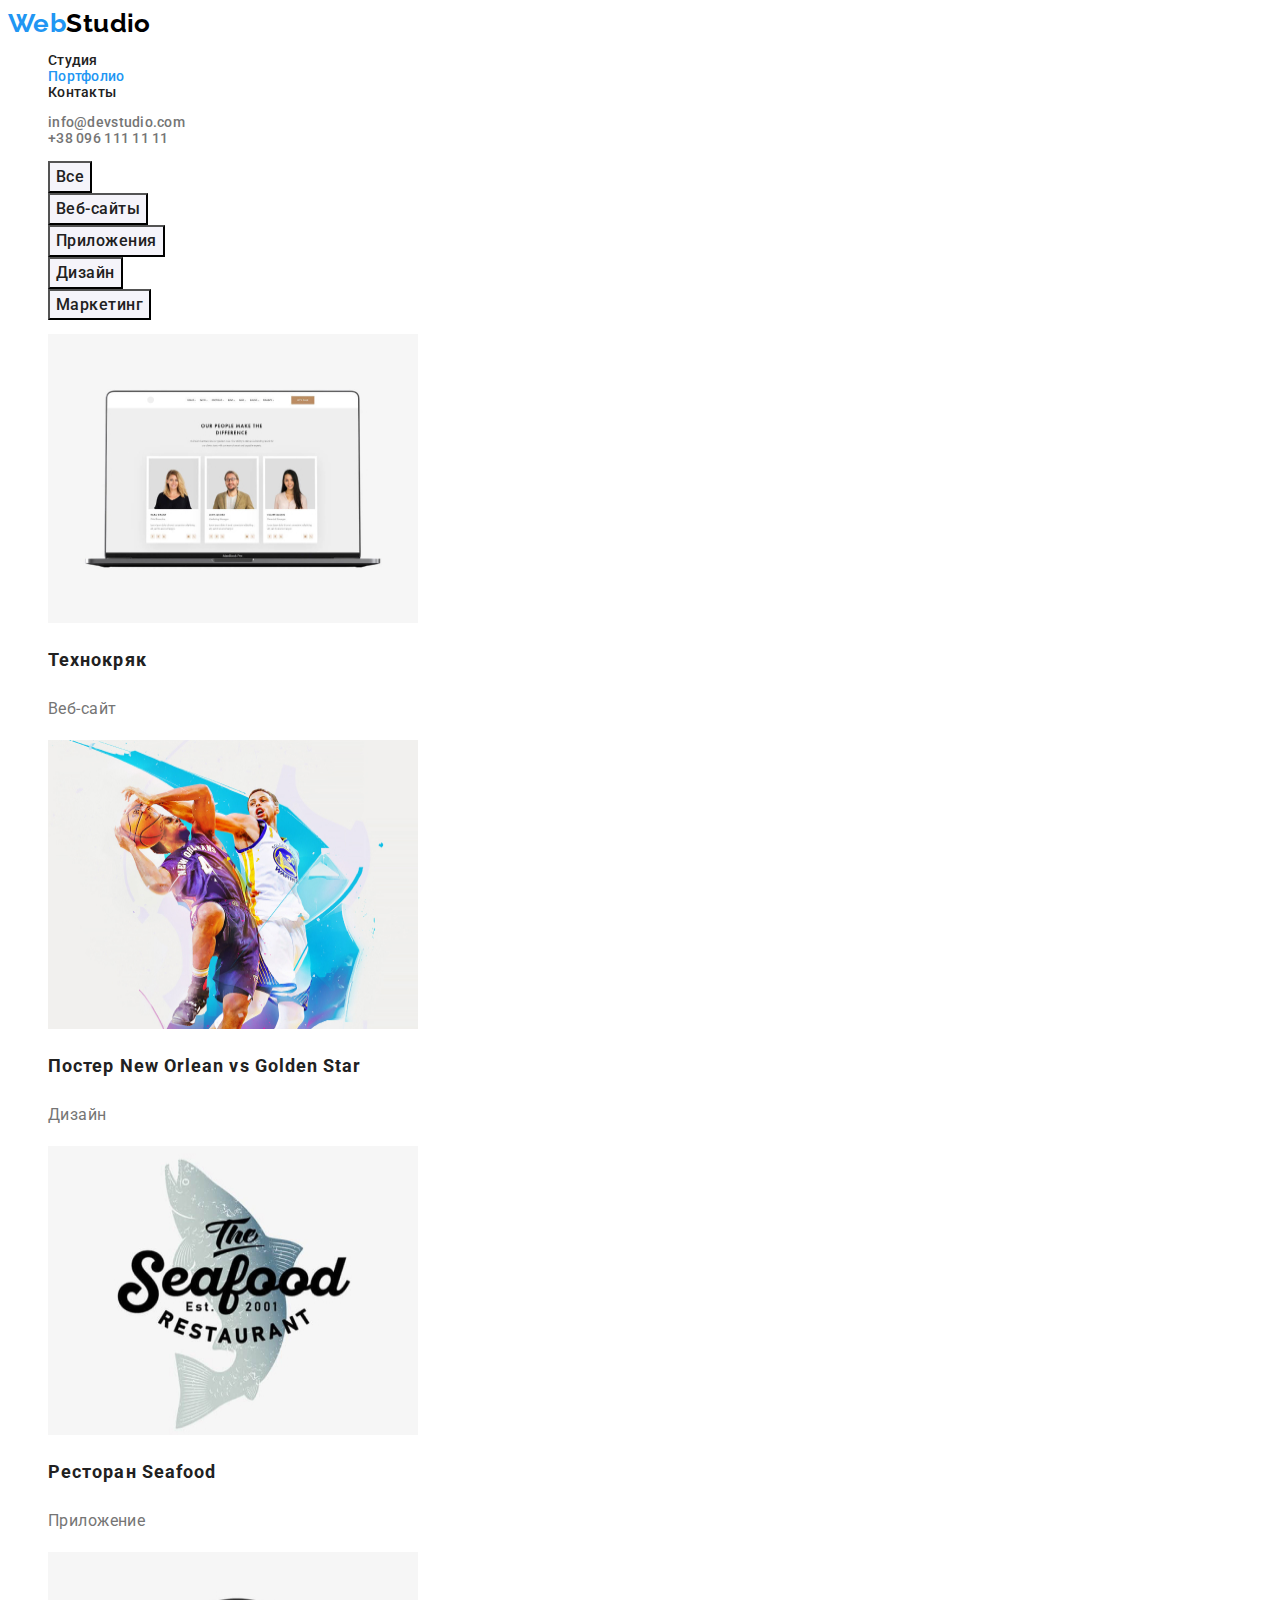
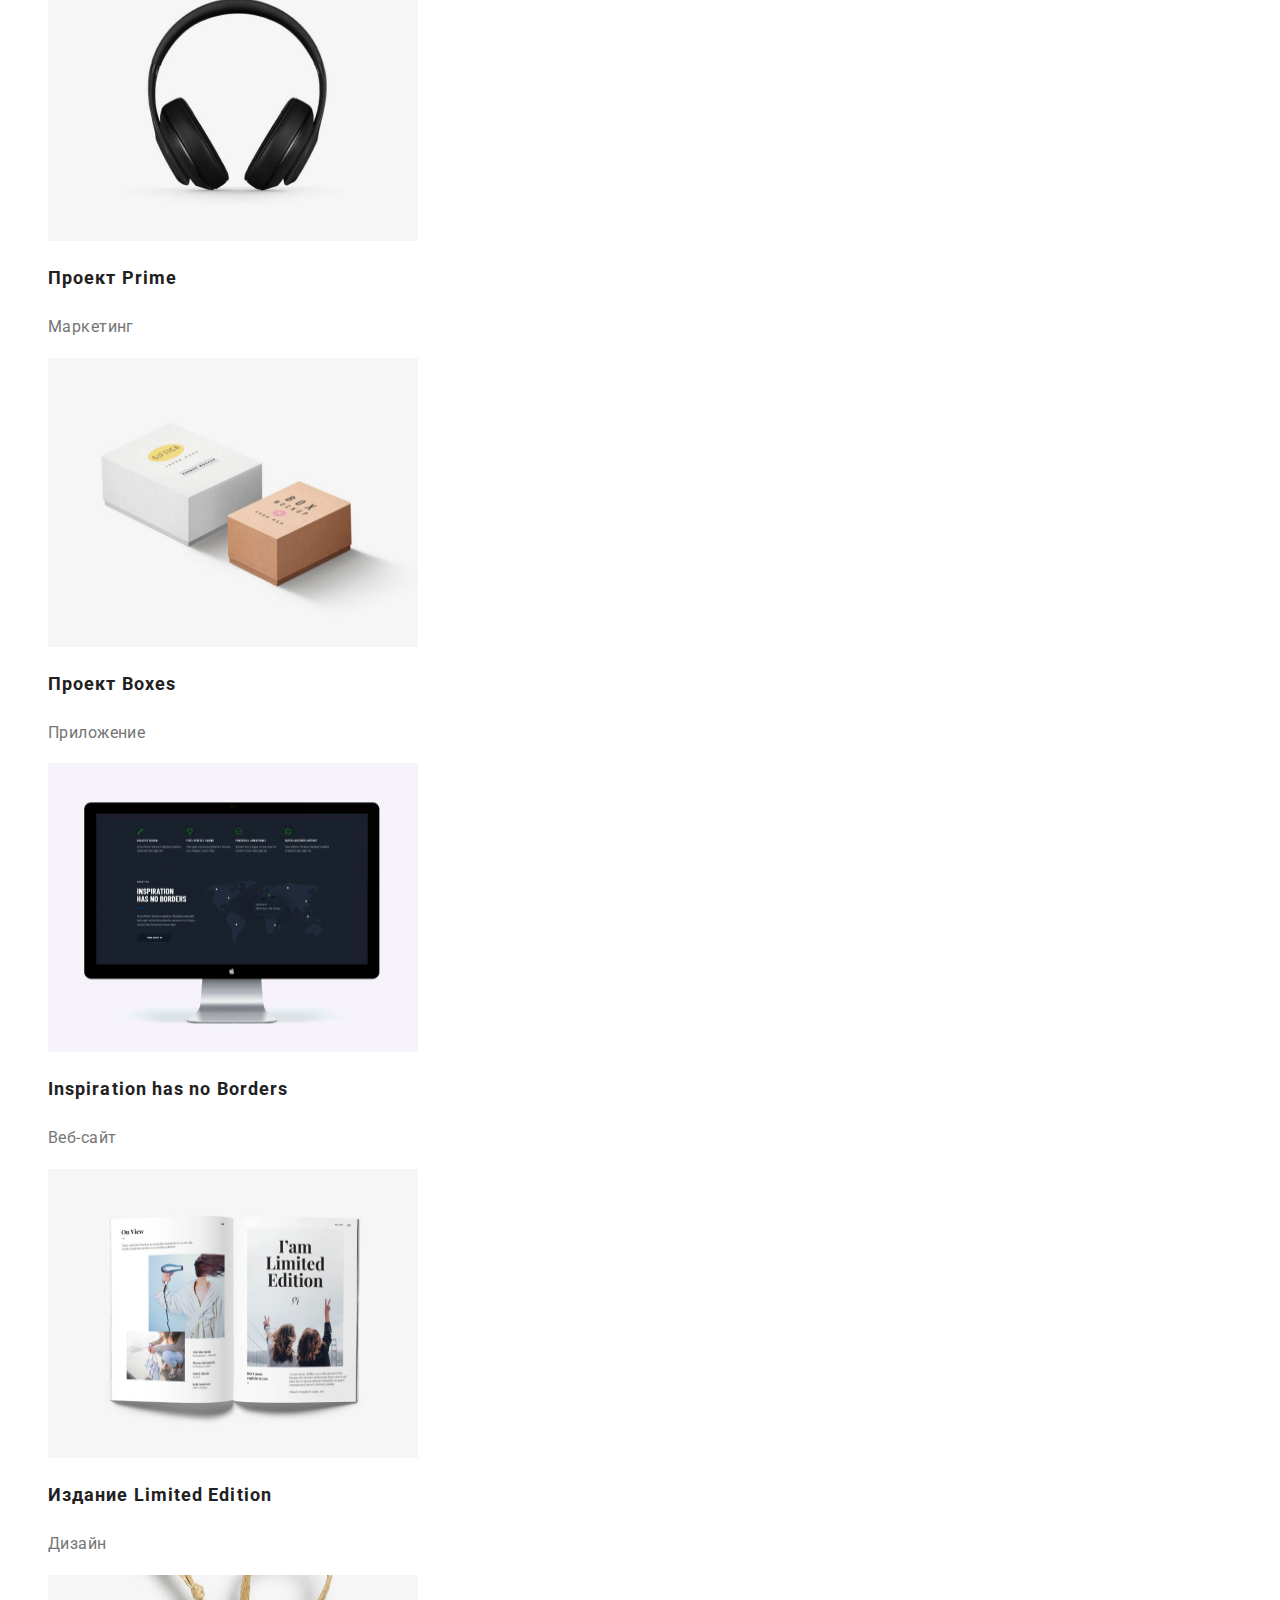
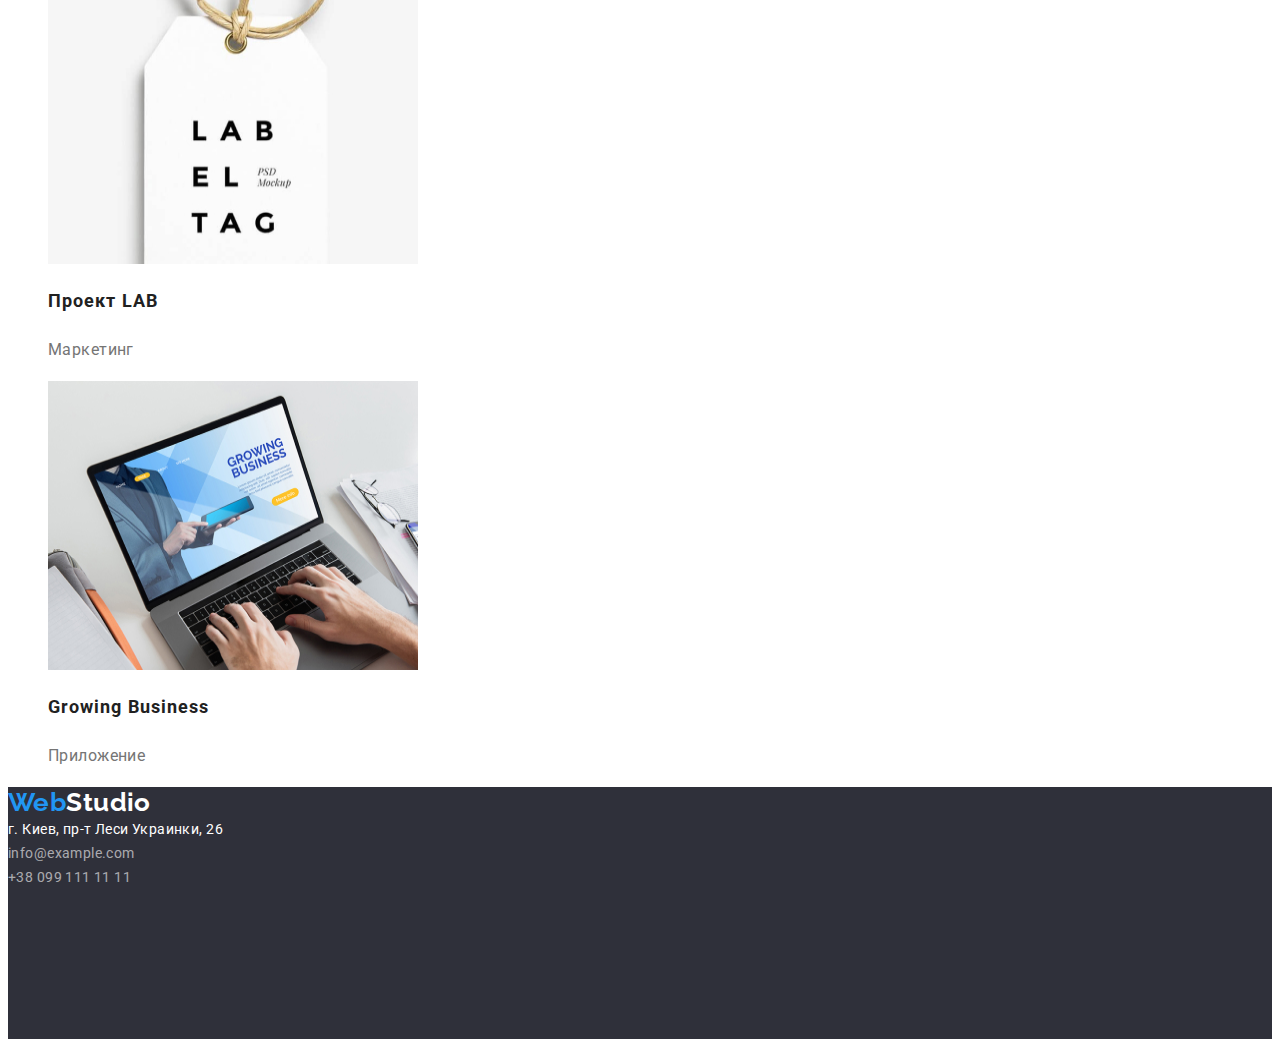
==== portfolio.html @ 4244b87d "Клонирует файлы с ДЗ№2" ====
<!DOCTYPE html>
<html lang="ru">
  <head>
    <meta charset="UTF-8" />
    <meta name="viewport" content="width=device-width, initial-scale=1.0" />
    <title>Портфолио</title>
    <link
      rel="stylesheet"
      href="https://cdnjs.cloudflare.com/ajax/libs/modern-normalize/1.0.0/modern-normalize.min.css"
      integrity="sha512-ISS7cAi1PEhQ8jnbJpJZMd29NlhNj4AWYyLOSp2CE/CsHxTCu+r+t0D2yoJudVrd0/8fTVPUVDzY5Tvli75u/g=="
      crossorigin="anonymous"
    />
    <link rel="preconnect" href="https://fonts.gstatic.com" />
    <link
      href="https://fonts.googleapis.com/css2?family=Raleway:wght@700&family=Roboto:wght@400;500;700;900&display=swap"
      rel="stylesheet"
    />
    <link rel="stylesheet" href="./css/styles.css" />
  </head>

  <body>
    <!--Шапка сайта-->
    <header class="header-page">
      <nav>
        <a href="./index.html" class="logo"
          ><span class="logo-start">Web</span
          ><span class="logo-end">Studio</span></a
        >
        <ul class="nav-site list">
          <li><a href="./index.html" class="nav-link">Студия</a></li>
          <li>
            <a href="./portfolio.html" class="nav-link current">Портфолио</a>
          </li>
          <li><a href="./index.html" class="nav-link">Контакты</a></li>
        </ul>
      </nav>
      <ul class="contact list">
        <li>
          <a class="contact-link" href="mailto:info@devstudio.com"
            >info@devstudio.com</a
          >
        </li>
        <li>
          <a class="contact-link" href="tel:+380961111111">+38 096 111 11 11</a>
        </li>
      </ul>
    </header>
    <!--Главная страница контента-->
    <main>
      <section class="project">
        <h1 hidden>Проекты</h1>
        <!--Кнопки-фильтры-->
        <ul class="btn-filter list">
          <li><button class="btn" type="button">Все</button></li>
          <li><button class="btn" type="button">Веб-сайты</button></li>
          <li><button class="btn" type="button">Приложения</button></li>
          <li><button class="btn" type="button">Дизайн</button></li>
          <li><button class="btn" type="button">Маркетинг</button></li>
        </ul>
        <!--Галерея проектов-->
        <ul class="project-info list">
          <li>
            <a href="#" class="project-link">
              <img
                src="./images/laptop.jpg"
                alt="Экран ноутбука с открытой страницей веб-сайта"
                width="370"
                height="289"
              />
              <h2 class="project-title">Технокряк</h2>
              <p class="project-text">Веб-сайт</p>
            </a>
          </li>
          <li>
            <a href="#" class="project-link">
              <img
                src="./images/poster.jpg"
                alt="Постер двух баскетболистов из команды Новый Орлеан и Золотая Звезда"
                width="370"
                height="289"
              />
              <h2 class="project-title">Постер New Orlean vs Golden Star</h2>
              <p class="project-text">Дизайн</p>
            </a>
          </li>
          <li>
            <a href="#" class="project-link">
              <img
                src="./images/logo-of-restaurent.jpg"
                alt="Логотип ресторана SeaFood"
                width="370"
                height="289"
              />
              <h2 class="project-title">Ресторан Seafood</h2>
              <p class="project-text">Приложение</p>
            </a>
          </li>
          <li>
            <a href="#" class="project-link">
              <img
                src="./images/headphones.jpg"
                alt="Беспроводные наушники"
                width="370"
                height="289"
              />
              <h2 class="project-title">Проект Prime</h2>
              <p class="project-text">Маркетинг</p>
            </a>
          </li>
          <li>
            <a href="#" class="project-link">
              <img
                src="./images/boxes.jpg"
                alt="Две коробки"
                width="370"
                height="289"
              />
              <h2 class="project-title">Проект Boxes</h2>
              <p class="project-text">Приложение</p>
            </a>
          </li>
          <li>
            <a href="#" class="project-link">
              <img
                src="./images/monitor.jpg"
                alt="Монитор с открытой страницей веб-сайта"
                width="370"
                height="289"
              />
              <h2 lang="en" class="project-title">
                Inspiration has no Borders
              </h2>
              <p class="project-text">Веб-сайт</p>
            </a>
          </li>
          <li>
            <a href="#" class="project-link">
              <img
                src="./images/journal.jpg"
                alt="Открытая страница издания с надписью Я-ограниченный выпуск"
                width="370"
                height="289"
              />
              <h2 class="project-title">Издание Limited Edition</h2>
              <p class="project-text">Дизайн</p>
            </a>
          </li>
          <li>
            <a href="#" class="project-link">
              <img
                src="./images/label.jpg"
                alt="Ярлык тег"
                width="370"
                height="289"
              />
              <h2 class="project-title">Проект LAB</h2>
              <p class="project-text">Маркетинг</p>
            </a>
          </li>
          <li>
            <a href="#" class="project-link">
              <img
                src="./images/project.jpg"
                alt="Работающий человек за ноутбуком с открытой страницей приложения Растущий бизнес"
                width="370"
                height="289"
              />
              <h2 lang="en" class="project-title">Growing Business</h2>
              <p class="project-text">Приложение</p>
            </a>
          </li>
        </ul>
      </section>
    </main>
    <!--Подвал сайта-->
    <footer class="footer-page">
      <a href="./index.html" class="logo"
        ><span class="logo-start">Web</span
        ><span class="logo-end-footer">Studio</span></a
      >
      <address class="address">
        г. Киев, пр-т Леси Украинки, 26 <br />
        <a href="mailto:info@example.com" class="address-link"
          >info@example.com</a
        >
        <br />
        <a href="tel:+380991111111" class="address-link">+38 099 111 11 11 </a>
      </address>
    </footer>
  </body>
</html>
---- css/styles.css ----
/* основной цвет фона #E5E5E5 */
/* вторичный цвет фона  #2f303a */
/* белый цвет #FFFFFF */
/* основной цвет текста #212121 */
/* вторичный цвет текста #757575 */
/* акцентный цвет #2196F3 */

:root {
  --primary-text-color: #212121;
  --secondary-text-color: #757575;
  --accent-color: #2196f3;
  --primary-background-color: #ffffff;
  --secondary-background-color: #f5f4fa;
  --accent-background-color: #2f303a;
  --primary-font-size: 14px;
  --secondary-font-size: 16px;
  --primary-font-weight: 500;
  --secondary-font-weight: 700;
}

body {
  font-family: "Roboto", sans-serif;
  font-size: var(--primary-font-size);
  line-height: 1.14;
  letter-spacing: 0.03em;
  background-color: var(--primary-background-color);
  color: var(--primary-text-color);
}

.list {
  list-style: none;
}

.nav-link,
.contact-link,
.project-link,
.address-link,
.logo {
  text-decoration: none;
}

/* Шапка сайта */
.header-page {
  background-color: var(--primary-background-color);
}

/* Логотип сайта */
.logo {
  font-family: "Raleway", sans-serif;
  font-size: 26px;
  font-weight: var(--secondary-font-weight);
  line-height: 1.2;
}

.logo-start {
  color: var(--accent-color);
}
.logo-end {
  color: #000000;
}

.logo-end-footer {
  color: var(--primary-background-color);
}

/* Основная навигация сайта*/
.nav-link,
.contact-link {
  font-weight: var(--primary-font-weight);
  letter-spacing: 0.02em;
}

.nav-link {
  color: var(--primary-text-color);
}

.contact-link {
  color: var(--secondary-text-color);
}

.nav-site .nav-link.current {
  color: var(--accent-color);
}

.nav-link:hover,
.nav-link:focus,
.contact-link:hover,
.contact-link:focus {
  color: var(--accent-color);
}

/*Главная страница Студии*/

/*Герой*/
.main-box {
  height: 600px;
  background-color: var(--accent-background-color);
}

.main-title {
  font-weight: 900;
  font-size: 44px;
  line-height: 1.36;
  letter-spacing: 0.06em;
  color: var(--primary-background-color);
  text-align: center;
}

.main-title,
.features-title {
  text-transform: uppercase;
}

/* Особенности */
.features-title {
  font-size: var(--primary-font-size);
}

.features-text {
  line-height: 1.71;
  color: var(--secondary-text-color);
}

/* Основные направления */
.subtitle {
  font-size: 36px;
  line-height: 1.17;
  text-align: center;
}

/* Команда */
.team {
  background-color: var(--secondary-background-color);
}

.team-name,
.team-text {
  font-size: var(--primary-font-size);
  line-height: 1.19;
}

.team-name {
  font-weight: var(--primary-font-weight);
}

.team-text {
  color: var(--secondary-text-color);
}

/*Главная страница Портфолио*/
.project-info {
  background-color: var(--primary-background-color);
}

.project-title {
  font-size: 18px;
  line-height: 2;
  letter-spacing: 0.06em;
  color: var(--primary-text-color);
}

.project-text {
  font-size: var(--secondary-font-size);
  line-height: 1.87;
  color: var(--secondary-text-color);
}

/* Подвал сайта */
.footer-page {
  height: 252px;
  background: var(--accent-background-color);
}

.address {
  font-size: var(--primary-font-size);
  line-height: 1.71;
  font-style: normal;
  color: var(--primary-background-color);
}

.address-link {
  color: rgba(255, 255, 255, 0.6);
}

/* Кнопки */
.button,
.btn {
  font-family: inherit;
  font-size: var(--secondary-font-size);
}

.button {
  width: 200px;
  height: 50px;
  font-weight: var(--secondary-font-weight);
  line-height: 1.87;
  letter-spacing: 0.06em;
  background-color: var(--accent-color);
  color: var(--primary-background-color);
}

.btn {
  font-weight: var(--primary-font-weight);
  line-height: 1.62;
  letter-spacing: 0.03em;
  background-color: var(--secondary-background-color);
  color: var(--primary-text-color);
}

.btn:hover,
.btn:focus {
  background: var(--accent-color);
  color: var(--primary-background-color);
  cursor: pointer;
}
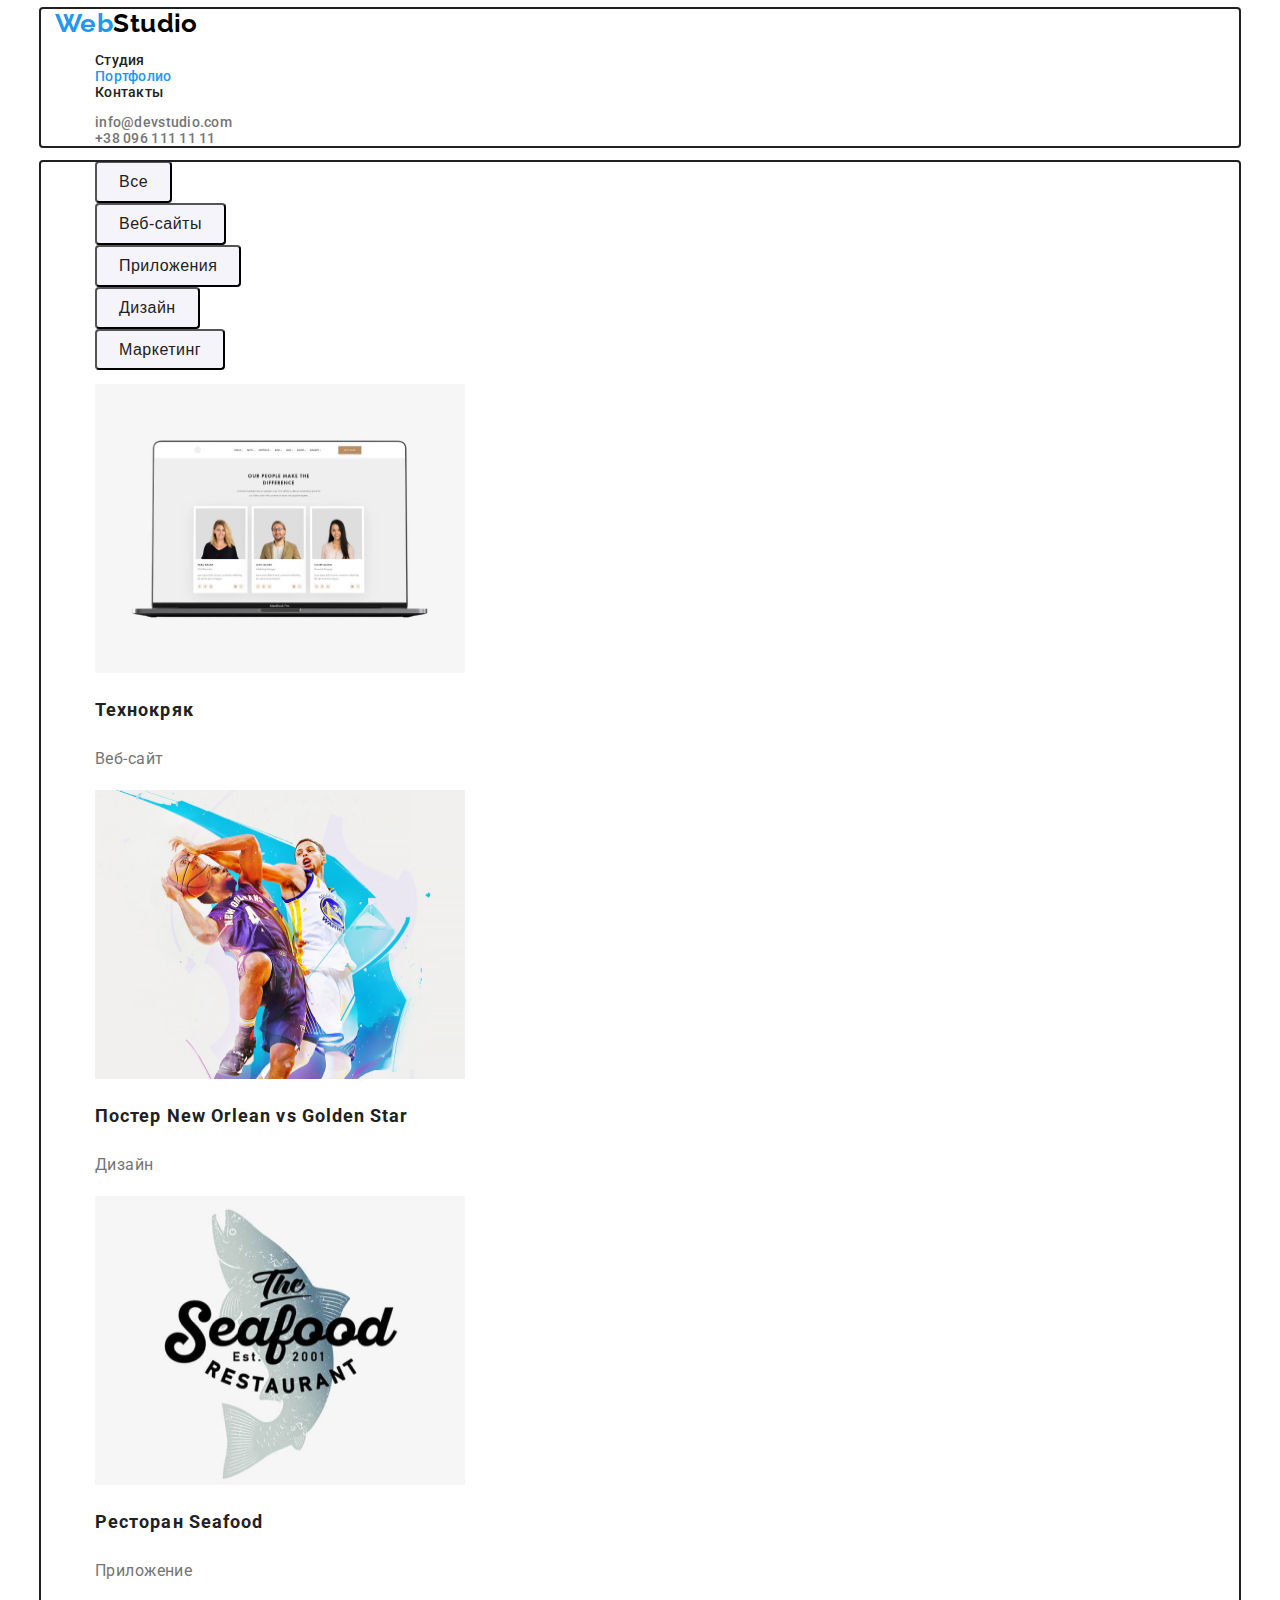
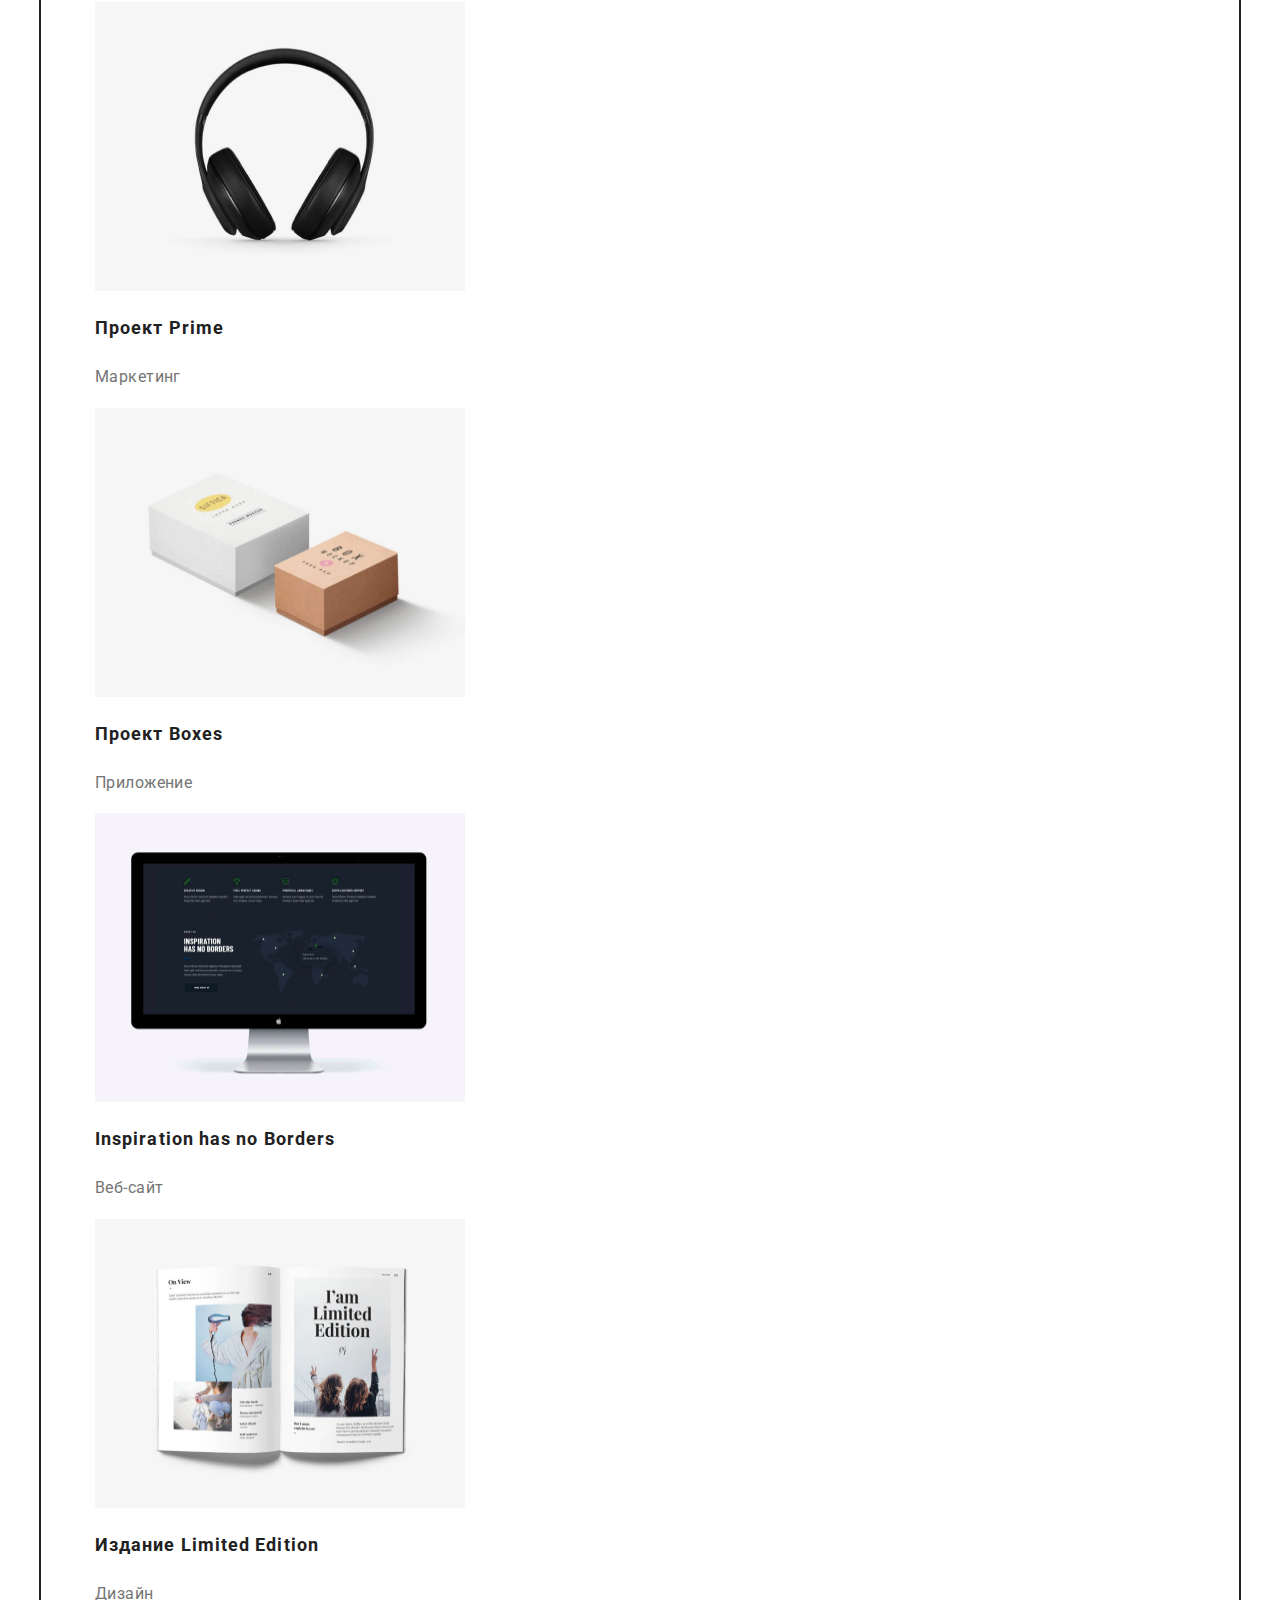
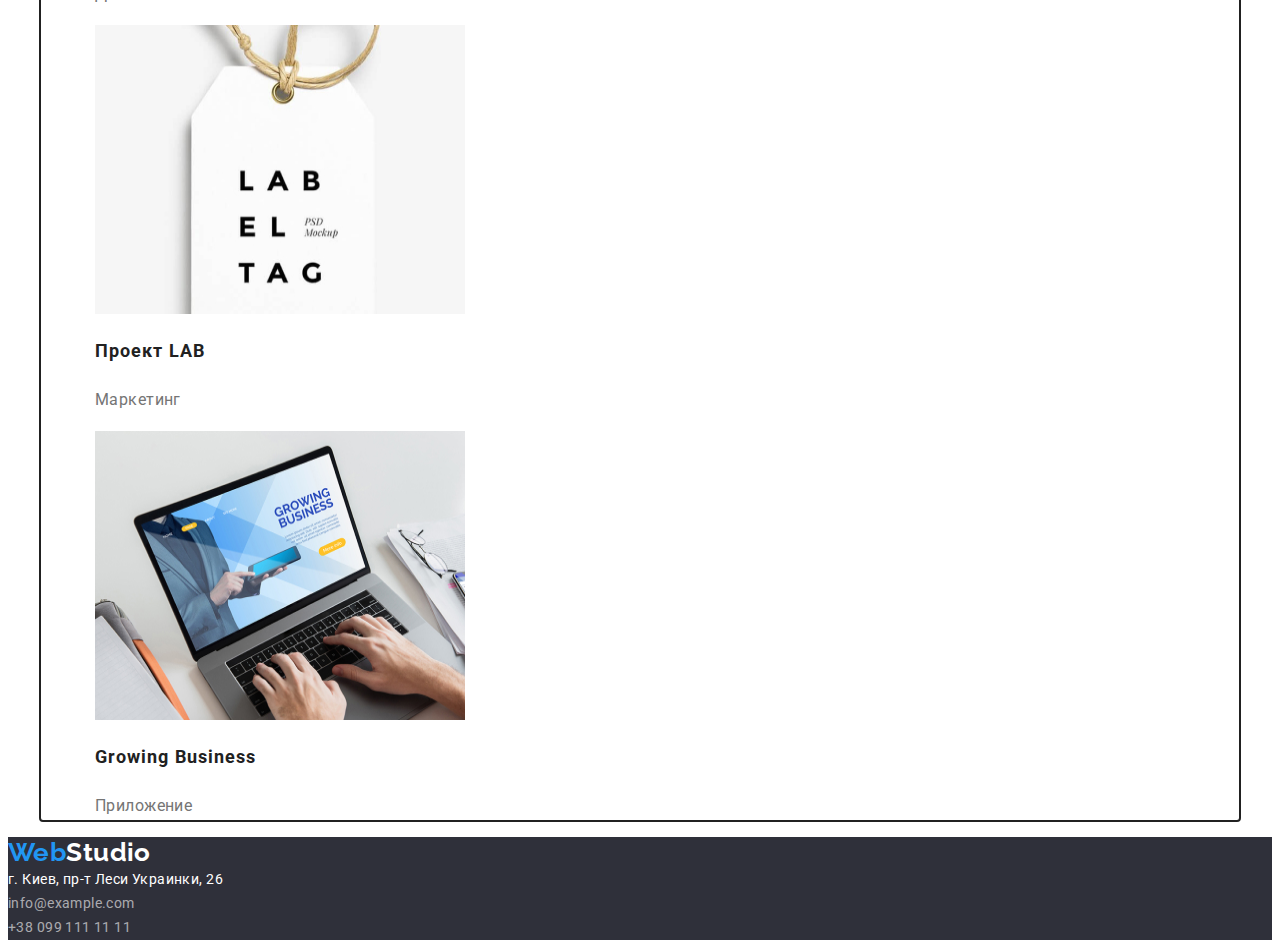
==== commit 3c47fd1d: "Изменяет свойство css согласно ТЗ" ====
--- a/portfolio.html
+++ b/portfolio.html
@@ -20,7 +20,7 @@
 
   <body>
     <!--Шапка сайта-->
-    <header class="header-page">
+    <header class="container">
       <nav>
         <a href="./index.html" class="logo"
           ><span class="logo-start">Web</span
@@ -46,7 +46,7 @@
       </ul>
     </header>
     <!--Главная страница контента-->
-    <main>
+    <main class="container">
       <section class="project">
         <h1 hidden>Проекты</h1>
         <!--Кнопки-фильтры-->
@@ -174,18 +174,22 @@
     </main>
     <!--Подвал сайта-->
     <footer class="footer-page">
-      <a href="./index.html" class="logo"
-        ><span class="logo-start">Web</span
-        ><span class="logo-end-footer">Studio</span></a
-      >
-      <address class="address">
-        г. Киев, пр-т Леси Украинки, 26 <br />
-        <a href="mailto:info@example.com" class="address-link"
-          >info@example.com</a
+      <div>
+        <a href="./index.html" class="logo"
+          ><span class="logo-start">Web</span
+          ><span class="logo-end-footer">Studio</span></a
         >
-        <br />
-        <a href="tel:+380991111111" class="address-link">+38 099 111 11 11 </a>
-      </address>
+        <address class="address">
+          г. Киев, пр-т Леси Украинки, 26 <br />
+          <a href="mailto:info@example.com" class="address-link"
+            >info@example.com</a
+          >
+          <br />
+          <a href="tel:+380991111111" class="address-link"
+            >+38 099 111 11 11
+          </a>
+        </address>
+      </div>
     </footer>
   </body>
 </html>
--- a/css/styles.css
+++ b/css/styles.css
@@ -27,10 +27,21 @@
   color: var(--primary-text-color);
 }
 
+.container {
+  width: 1170px;
+  padding-left: 15px;
+  padding-right: 15px;
+  margin-left: auto;
+  margin-right: auto;
+  outline: auto;
+}
+
+/*Убирает маркеры*/
 .list {
   list-style: none;
 }
 
+/*Убирает подчеркивание*/
 .nav-link,
 .contact-link,
 .project-link,
@@ -40,9 +51,6 @@
 }
 
 /* Шапка сайта */
-.header-page {
-  background-color: var(--primary-background-color);
-}
 
 /* Логотип сайта */
 .logo {
@@ -93,7 +101,6 @@
 
 /*Герой*/
 .main-box {
-  height: 600px;
   background-color: var(--accent-background-color);
 }
 
@@ -106,6 +113,7 @@
   text-align: center;
 }
 
+/*Включает заглавные буквы*/
 .main-title,
 .features-title {
   text-transform: uppercase;
@@ -123,6 +131,7 @@
 
 /* Основные направления */
 .subtitle {
+  margin-bottom: 50px;
   font-size: 36px;
   line-height: 1.17;
   text-align: center;
@@ -167,7 +176,6 @@
 
 /* Подвал сайта */
 .footer-page {
-  height: 252px;
   background: var(--accent-background-color);
 }
 
@@ -185,13 +193,14 @@
 /* Кнопки */
 .button,
 .btn {
-  font-family: inherit;
+  border-radius: 4px;
   font-size: var(--secondary-font-size);
+  cursor: pointer;
 }
 
 .button {
-  width: 200px;
-  height: 50px;
+  min-width: 200px;
+  padding: 10px 32px;
   font-weight: var(--secondary-font-weight);
   line-height: 1.87;
   letter-spacing: 0.06em;
@@ -200,6 +209,8 @@
 }
 
 .btn {
+  min-width: 73px;
+  padding: 6px 22px;
   font-weight: var(--primary-font-weight);
   line-height: 1.62;
   letter-spacing: 0.03em;
@@ -211,5 +222,4 @@
 .btn:focus {
   background: var(--accent-color);
   color: var(--primary-background-color);
-  cursor: pointer;
-}
+}
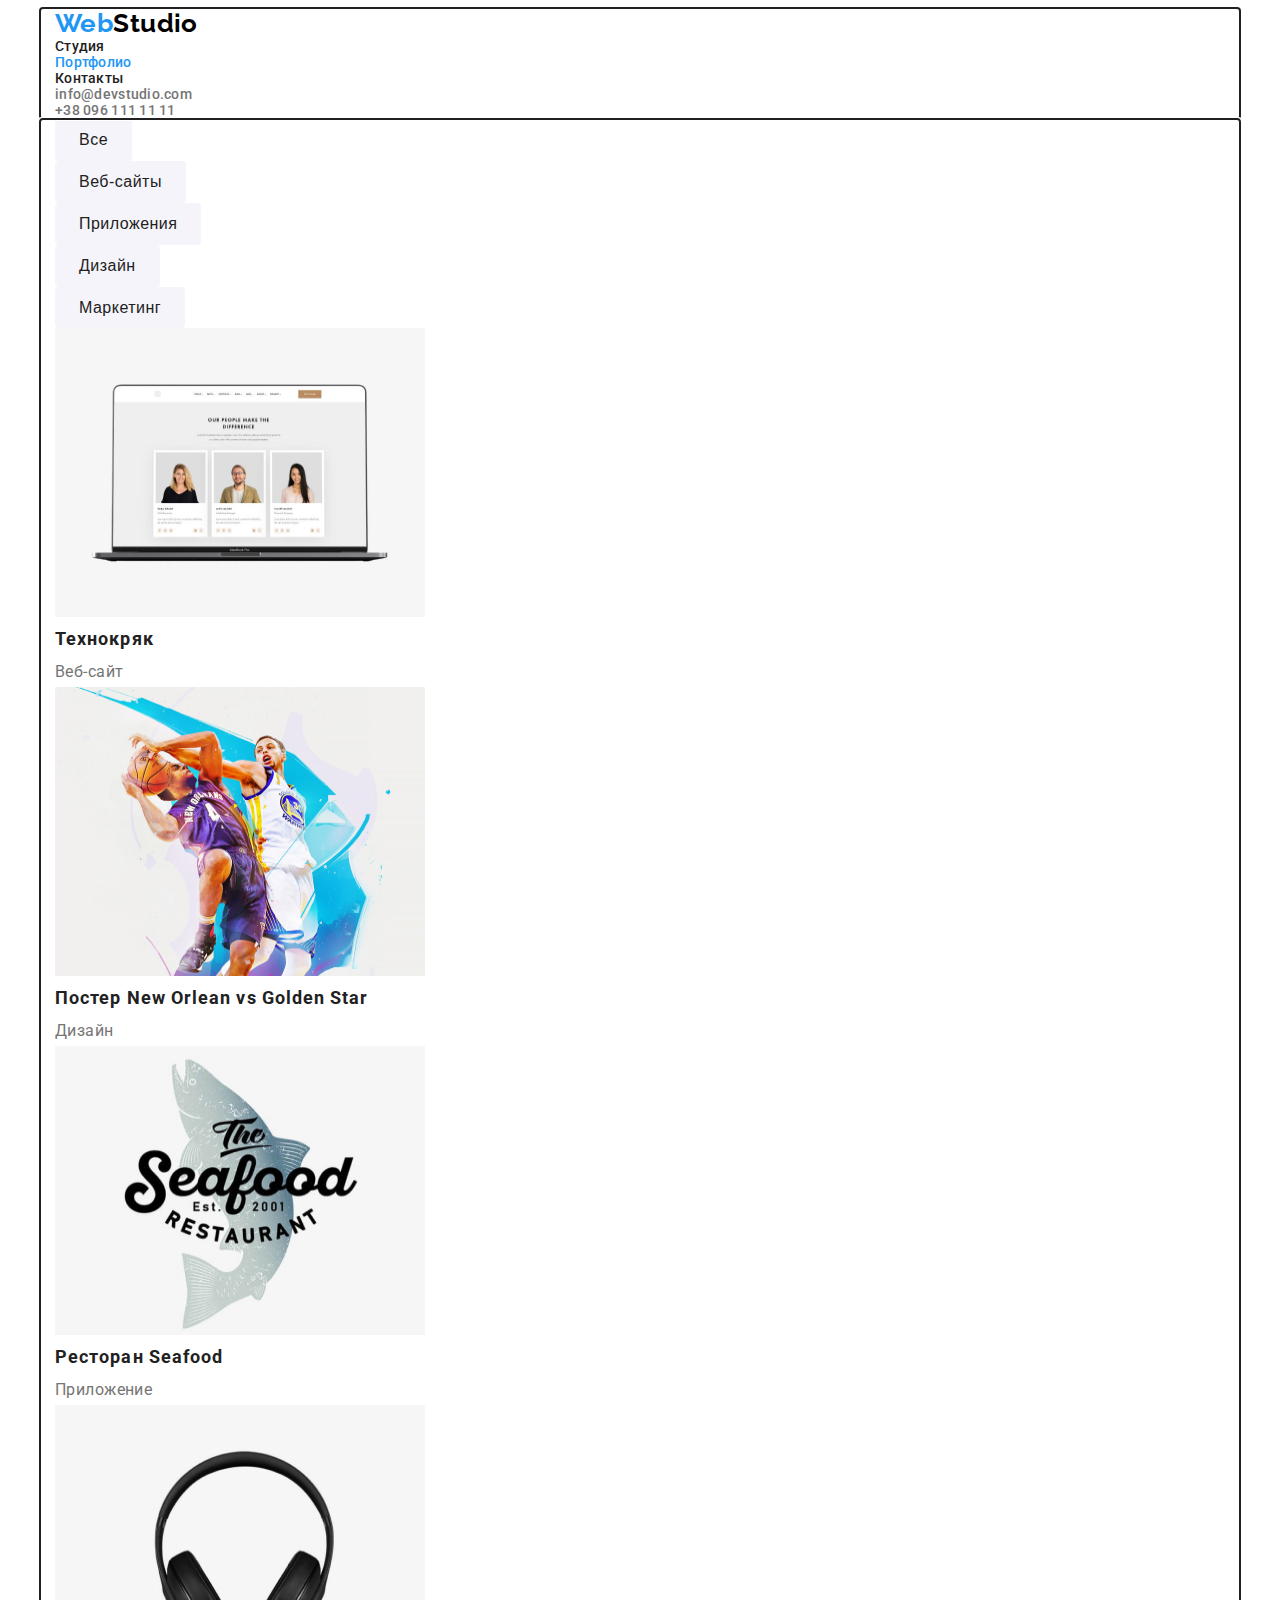
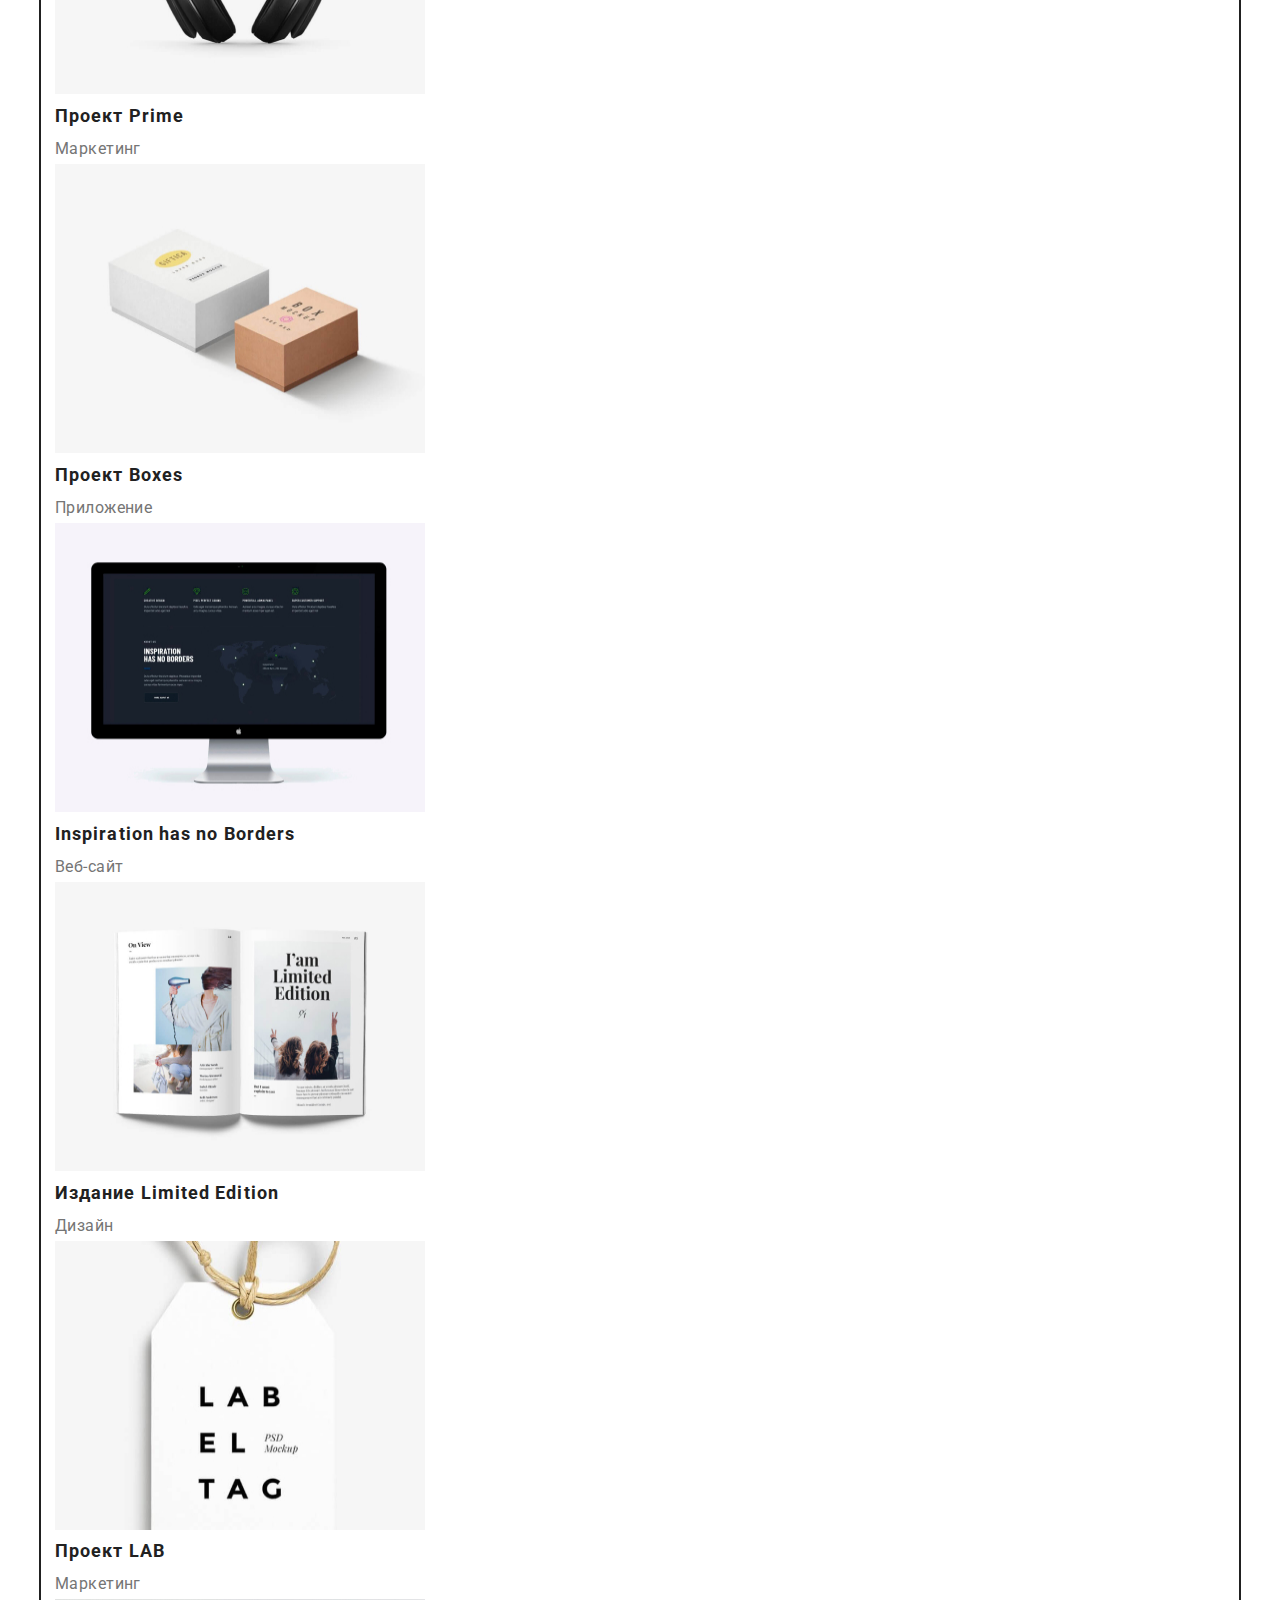
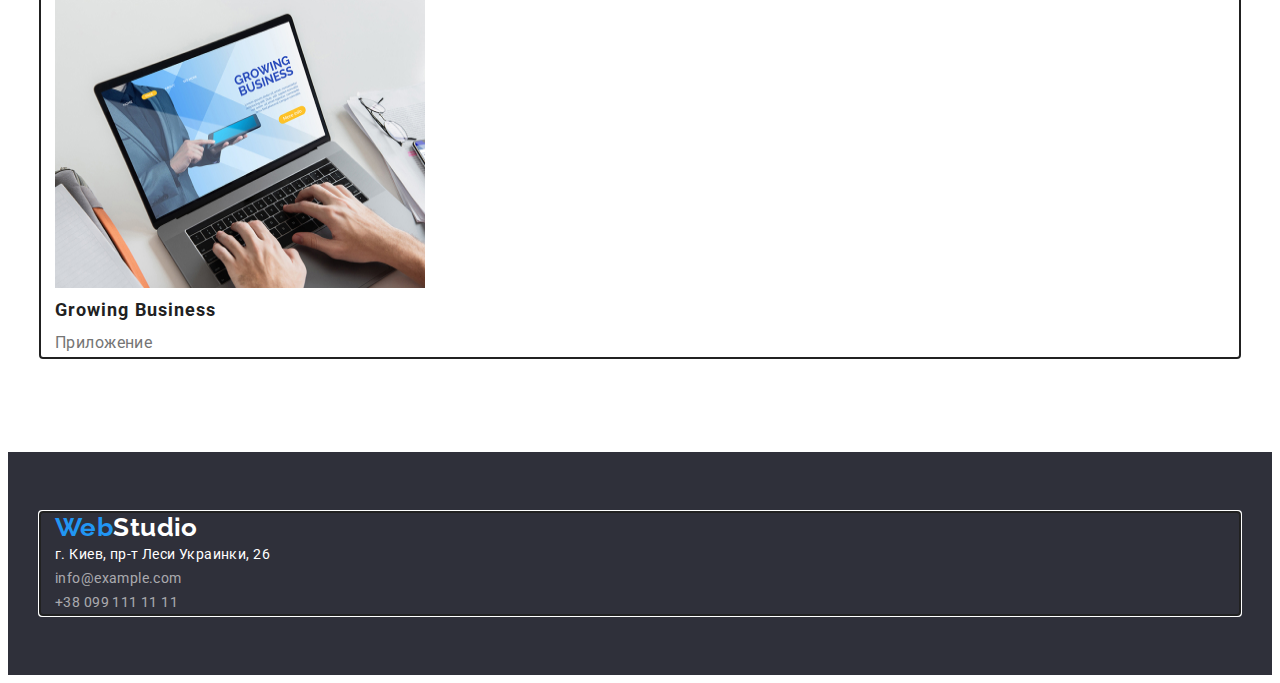
==== commit 56edb562: "Добавляет/убирает margin и padding" ====
--- a/portfolio.html
+++ b/portfolio.html
@@ -20,161 +20,167 @@
 
   <body>
     <!--Шапка сайта-->
-    <header class="container">
-      <nav>
-        <a href="./index.html" class="logo"
-          ><span class="logo-start">Web</span
-          ><span class="logo-end">Studio</span></a
-        >
-        <ul class="nav-site list">
-          <li><a href="./index.html" class="nav-link">Студия</a></li>
+    <header>
+      <div class="container margin-no">
+        <nav>
+          <a href="./index.html" class="logo"
+            ><span class="logo-start">Web</span
+            ><span class="logo-end">Studio</span></a
+          >
+          <ul class="nav-site list">
+            <li><a href="./index.html" class="nav-link">Студия</a></li>
+            <li>
+              <a href="./portfolio.html" class="nav-link current">Портфолио</a>
+            </li>
+            <li><a href="./index.html" class="nav-link">Контакты</a></li>
+          </ul>
+        </nav>
+        <ul class="contact list">
           <li>
-            <a href="./portfolio.html" class="nav-link current">Портфолио</a>
+            <a class="contact-link" href="mailto:info@devstudio.com"
+              >info@devstudio.com</a
+            >
           </li>
-          <li><a href="./index.html" class="nav-link">Контакты</a></li>
+          <li>
+            <a class="contact-link" href="tel:+380961111111"
+              >+38 096 111 11 11</a
+            >
+          </li>
         </ul>
-      </nav>
-      <ul class="contact list">
-        <li>
-          <a class="contact-link" href="mailto:info@devstudio.com"
-            >info@devstudio.com</a
-          >
-        </li>
-        <li>
-          <a class="contact-link" href="tel:+380961111111">+38 096 111 11 11</a>
-        </li>
-      </ul>
+      </div>
     </header>
     <!--Главная страница контента-->
-    <main class="container">
-      <section class="project">
-        <h1 hidden>Проекты</h1>
-        <!--Кнопки-фильтры-->
-        <ul class="btn-filter list">
-          <li><button class="btn" type="button">Все</button></li>
-          <li><button class="btn" type="button">Веб-сайты</button></li>
-          <li><button class="btn" type="button">Приложения</button></li>
-          <li><button class="btn" type="button">Дизайн</button></li>
-          <li><button class="btn" type="button">Маркетинг</button></li>
-        </ul>
-        <!--Галерея проектов-->
-        <ul class="project-info list">
-          <li>
-            <a href="#" class="project-link">
-              <img
-                src="./images/laptop.jpg"
-                alt="Экран ноутбука с открытой страницей веб-сайта"
-                width="370"
-                height="289"
-              />
-              <h2 class="project-title">Технокряк</h2>
-              <p class="project-text">Веб-сайт</p>
-            </a>
-          </li>
-          <li>
-            <a href="#" class="project-link">
-              <img
-                src="./images/poster.jpg"
-                alt="Постер двух баскетболистов из команды Новый Орлеан и Золотая Звезда"
-                width="370"
-                height="289"
-              />
-              <h2 class="project-title">Постер New Orlean vs Golden Star</h2>
-              <p class="project-text">Дизайн</p>
-            </a>
-          </li>
-          <li>
-            <a href="#" class="project-link">
-              <img
-                src="./images/logo-of-restaurent.jpg"
-                alt="Логотип ресторана SeaFood"
-                width="370"
-                height="289"
-              />
-              <h2 class="project-title">Ресторан Seafood</h2>
-              <p class="project-text">Приложение</p>
-            </a>
-          </li>
-          <li>
-            <a href="#" class="project-link">
-              <img
-                src="./images/headphones.jpg"
-                alt="Беспроводные наушники"
-                width="370"
-                height="289"
-              />
-              <h2 class="project-title">Проект Prime</h2>
-              <p class="project-text">Маркетинг</p>
-            </a>
-          </li>
-          <li>
-            <a href="#" class="project-link">
-              <img
-                src="./images/boxes.jpg"
-                alt="Две коробки"
-                width="370"
-                height="289"
-              />
-              <h2 class="project-title">Проект Boxes</h2>
-              <p class="project-text">Приложение</p>
-            </a>
-          </li>
-          <li>
-            <a href="#" class="project-link">
-              <img
-                src="./images/monitor.jpg"
-                alt="Монитор с открытой страницей веб-сайта"
-                width="370"
-                height="289"
-              />
-              <h2 lang="en" class="project-title">
-                Inspiration has no Borders
-              </h2>
-              <p class="project-text">Веб-сайт</p>
-            </a>
-          </li>
-          <li>
-            <a href="#" class="project-link">
-              <img
-                src="./images/journal.jpg"
-                alt="Открытая страница издания с надписью Я-ограниченный выпуск"
-                width="370"
-                height="289"
-              />
-              <h2 class="project-title">Издание Limited Edition</h2>
-              <p class="project-text">Дизайн</p>
-            </a>
-          </li>
-          <li>
-            <a href="#" class="project-link">
-              <img
-                src="./images/label.jpg"
-                alt="Ярлык тег"
-                width="370"
-                height="289"
-              />
-              <h2 class="project-title">Проект LAB</h2>
-              <p class="project-text">Маркетинг</p>
-            </a>
-          </li>
-          <li>
-            <a href="#" class="project-link">
-              <img
-                src="./images/project.jpg"
-                alt="Работающий человек за ноутбуком с открытой страницей приложения Растущий бизнес"
-                width="370"
-                height="289"
-              />
-              <h2 lang="en" class="project-title">Growing Business</h2>
-              <p class="project-text">Приложение</p>
-            </a>
-          </li>
-        </ul>
-      </section>
+    <main>
+      <div class="container">
+        <section class="project">
+          <h1 hidden>Проекты</h1>
+          <!--Кнопки-фильтры-->
+          <ul class="btn-filter list">
+            <li><button class="btn" type="button">Все</button></li>
+            <li><button class="btn" type="button">Веб-сайты</button></li>
+            <li><button class="btn" type="button">Приложения</button></li>
+            <li><button class="btn" type="button">Дизайн</button></li>
+            <li><button class="btn" type="button">Маркетинг</button></li>
+          </ul>
+          <!--Галерея проектов-->
+          <ul class="project-info list">
+            <li>
+              <a href="#" class="project-link">
+                <img
+                  src="./images/laptop.jpg"
+                  alt="Экран ноутбука с открытой страницей веб-сайта"
+                  width="370"
+                  height="289"
+                />
+                <h2 class="project-title">Технокряк</h2>
+                <p class="project-text">Веб-сайт</p>
+              </a>
+            </li>
+            <li>
+              <a href="#" class="project-link">
+                <img
+                  src="./images/poster.jpg"
+                  alt="Постер двух баскетболистов из команды Новый Орлеан и Золотая Звезда"
+                  width="370"
+                  height="289"
+                />
+                <h2 class="project-title">Постер New Orlean vs Golden Star</h2>
+                <p class="project-text">Дизайн</p>
+              </a>
+            </li>
+            <li>
+              <a href="#" class="project-link">
+                <img
+                  src="./images/logo-of-restaurent.jpg"
+                  alt="Логотип ресторана SeaFood"
+                  width="370"
+                  height="289"
+                />
+                <h2 class="project-title">Ресторан Seafood</h2>
+                <p class="project-text">Приложение</p>
+              </a>
+            </li>
+            <li>
+              <a href="#" class="project-link">
+                <img
+                  src="./images/headphones.jpg"
+                  alt="Беспроводные наушники"
+                  width="370"
+                  height="289"
+                />
+                <h2 class="project-title">Проект Prime</h2>
+                <p class="project-text">Маркетинг</p>
+              </a>
+            </li>
+            <li>
+              <a href="#" class="project-link">
+                <img
+                  src="./images/boxes.jpg"
+                  alt="Две коробки"
+                  width="370"
+                  height="289"
+                />
+                <h2 class="project-title">Проект Boxes</h2>
+                <p class="project-text">Приложение</p>
+              </a>
+            </li>
+            <li>
+              <a href="#" class="project-link">
+                <img
+                  src="./images/monitor.jpg"
+                  alt="Монитор с открытой страницей веб-сайта"
+                  width="370"
+                  height="289"
+                />
+                <h2 lang="en" class="project-title">
+                  Inspiration has no Borders
+                </h2>
+                <p class="project-text">Веб-сайт</p>
+              </a>
+            </li>
+            <li>
+              <a href="#" class="project-link">
+                <img
+                  src="./images/journal.jpg"
+                  alt="Открытая страница издания с надписью Я-ограниченный выпуск"
+                  width="370"
+                  height="289"
+                />
+                <h2 class="project-title">Издание Limited Edition</h2>
+                <p class="project-text">Дизайн</p>
+              </a>
+            </li>
+            <li>
+              <a href="#" class="project-link">
+                <img
+                  src="./images/label.jpg"
+                  alt="Ярлык тег"
+                  width="370"
+                  height="289"
+                />
+                <h2 class="project-title">Проект LAB</h2>
+                <p class="project-text">Маркетинг</p>
+              </a>
+            </li>
+            <li>
+              <a href="#" class="project-link">
+                <img
+                  src="./images/project.jpg"
+                  alt="Работающий человек за ноутбуком с открытой страницей приложения Растущий бизнес"
+                  width="370"
+                  height="289"
+                />
+                <h2 lang="en" class="project-title">Growing Business</h2>
+                <p class="project-text">Приложение</p>
+              </a>
+            </li>
+          </ul>
+        </section>
+      </div>
     </main>
     <!--Подвал сайта-->
     <footer class="footer-page">
-      <div>
+      <div class="container margin-no">
         <a href="./index.html" class="logo"
           ><span class="logo-start">Web</span
           ><span class="logo-end-footer">Studio</span></a
--- a/css/styles.css
+++ b/css/styles.css
@@ -33,11 +33,14 @@
   padding-right: 15px;
   margin-left: auto;
   margin-right: auto;
+  margin-bottom: 94px;
   outline: auto;
 }
 
 /*Убирает маркеры*/
 .list {
+  margin: 0;
+  padding: 0;
   list-style: none;
 }
 
@@ -52,6 +55,11 @@
 
 /* Шапка сайта */
 
+.margin-no {
+  margin-top: 0;
+  margin-bottom: 0;
+}
+
 /* Логотип сайта */
 .logo {
   font-family: "Raleway", sans-serif;
@@ -101,21 +109,26 @@
 
 /*Герой*/
 .main-box {
+  text-align: center;
   background-color: var(--accent-background-color);
 }
 
 .main-title {
+  padding-top: 200px;
+  padding-bottom: 200px;
+
   font-weight: 900;
   font-size: 44px;
   line-height: 1.36;
   letter-spacing: 0.06em;
   color: var(--primary-background-color);
-  text-align: center;
 }
 
 /*Включает заглавные буквы*/
 .main-title,
 .features-title {
+  margin-top: 0;
+  margin-bottom: 0;
   text-transform: uppercase;
 }
 
@@ -124,6 +137,13 @@
   font-size: var(--primary-font-size);
 }
 
+.features-text,
+.project-text,
+.project-title {
+  margin-top: 0;
+  margin-bottom: 0;
+}
+
 .features-text {
   line-height: 1.71;
   color: var(--secondary-text-color);
@@ -131,7 +151,6 @@
 
 /* Основные направления */
 .subtitle {
-  margin-bottom: 50px;
   font-size: 36px;
   line-height: 1.17;
   text-align: center;
@@ -144,6 +163,8 @@
 
 .team-name,
 .team-text {
+  margin-top: 0;
+  margin-bottom: 0;
   font-size: var(--primary-font-size);
   line-height: 1.19;
 }
@@ -176,6 +197,8 @@
 
 /* Подвал сайта */
 .footer-page {
+  padding-top: 60px;
+  padding-bottom: 60px;
   background: var(--accent-background-color);
 }
 
@@ -194,6 +217,7 @@
 .button,
 .btn {
   border-radius: 4px;
+  border-color: transparent;
   font-size: var(--secondary-font-size);
   cursor: pointer;
 }
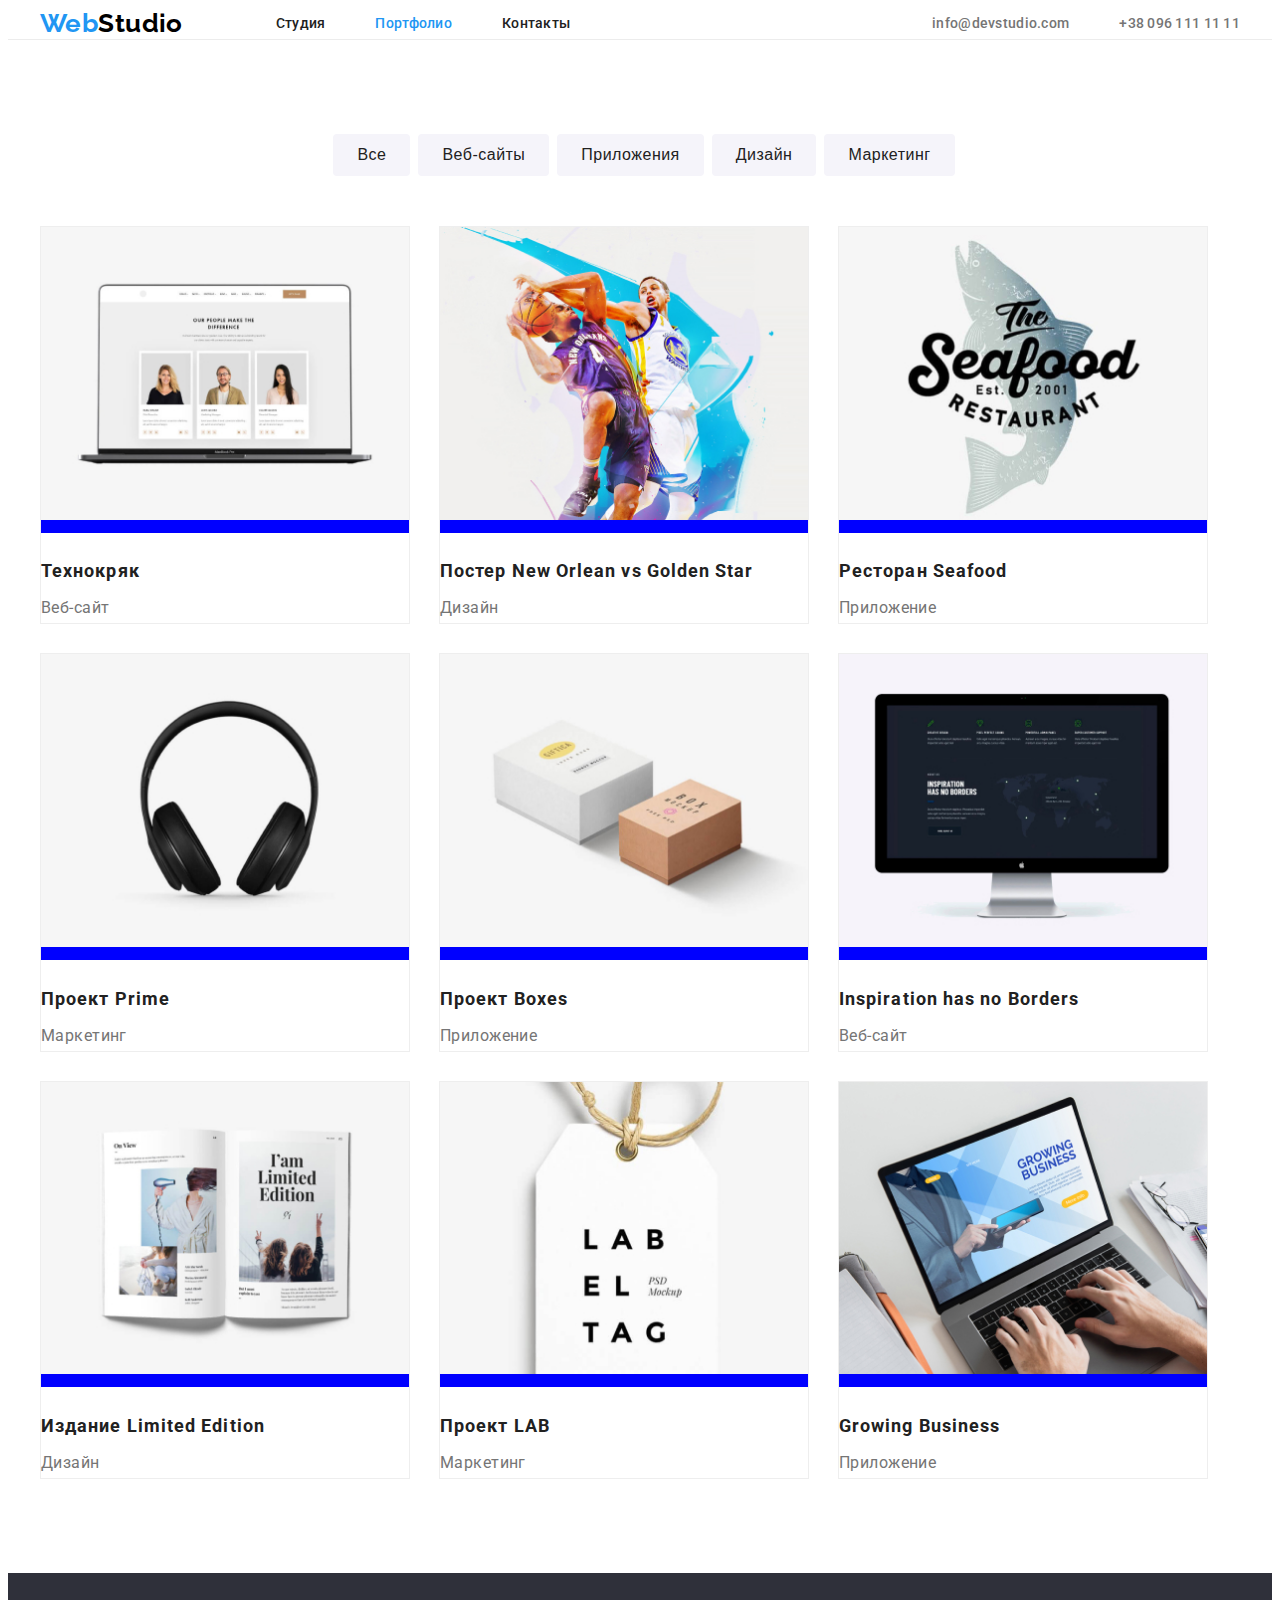
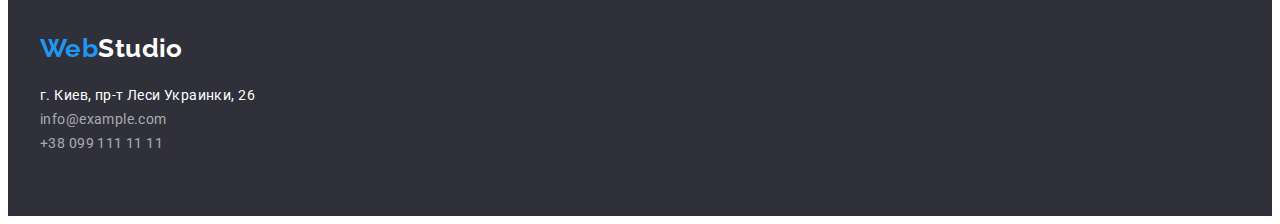
==== commit 44c0c019: "Выполнение ДЗ№3 согласно ТЗ" ====
--- a/portfolio.html
+++ b/portfolio.html
@@ -21,173 +21,174 @@
   <body>
     <!--Шапка сайта-->
     <header>
-      <div class="container margin-no">
-        <nav>
-          <a href="./index.html" class="logo"
-            ><span class="logo-start">Web</span
-            ><span class="logo-end">Studio</span></a
-          >
+      <!--Основная навигация сайта-->
+      <div class="container">
+        <nav class="main-nav">
+          <a href="./index.html" class="logo">
+            <span class="logo-start">Web</span
+            ><span class="logo-end">Studio</span>
+          </a>
           <ul class="nav-site list">
-            <li><a href="./index.html" class="nav-link">Студия</a></li>
-            <li>
+            <li class="item">
+              <a href="./index.html" class="nav-link">Студия</a>
+            </li>
+            <li class="item">
               <a href="./portfolio.html" class="nav-link current">Портфолио</a>
             </li>
-            <li><a href="./index.html" class="nav-link">Контакты</a></li>
+            <li class="item">
+              <a href="./index.html" class="nav-link">Контакты</a>
+            </li>
+          </ul>
+          <ul class="contact list">
+            <li class="item">
+              <a href="mailto:info@devstudio.com" class="contact-link"
+                >info@devstudio.com</a
+              >
+            </li>
+            <li class="item">
+              <a href="tel:+380961111111" class="contact-link"
+                >+38 096 111 11 11</a
+              >
+            </li>
           </ul>
         </nav>
-        <ul class="contact list">
-          <li>
-            <a class="contact-link" href="mailto:info@devstudio.com"
-              >info@devstudio.com</a
-            >
-          </li>
-          <li>
-            <a class="contact-link" href="tel:+380961111111"
-              >+38 096 111 11 11</a
-            >
-          </li>
-        </ul>
       </div>
     </header>
     <!--Главная страница контента-->
     <main>
-      <div class="container">
-        <section class="project">
-          <h1 hidden>Проекты</h1>
+      <section class="project">
+        <div class="container">
+          <h1 class="visually-hidden">Проекты</h1>
           <!--Кнопки-фильтры-->
           <ul class="btn-filter list">
-            <li><button class="btn" type="button">Все</button></li>
-            <li><button class="btn" type="button">Веб-сайты</button></li>
-            <li><button class="btn" type="button">Приложения</button></li>
-            <li><button class="btn" type="button">Дизайн</button></li>
-            <li><button class="btn" type="button">Маркетинг</button></li>
+            <li class="item-btn">
+              <button class="btn" type="button">Все</button>
+            </li>
+            <li class="item-btn">
+              <button class="btn" type="button">Веб-сайты</button>
+            </li>
+            <li class="item-btn">
+              <button class="btn" type="button">Приложения</button>
+            </li>
+            <li class="item-btn">
+              <button class="btn" type="button">Дизайн</button>
+            </li>
+            <li class="item-btn">
+              <button class="btn" type="button">Маркетинг</button>
+            </li>
           </ul>
           <!--Галерея проектов-->
           <ul class="project-info list">
-            <li>
+            <li class="project-item">
               <a href="#" class="project-link">
                 <img
                   src="./images/laptop.jpg"
                   alt="Экран ноутбука с открытой страницей веб-сайта"
-                  width="370"
-                  height="289"
-                />
-                <h2 class="project-title">Технокряк</h2>
+                  width="368"
+                />
+                <h2 class="project-title list">Технокряк</h2>
                 <p class="project-text">Веб-сайт</p>
               </a>
             </li>
-            <li>
+            <li class="project-item">
               <a href="#" class="project-link">
                 <img
                   src="./images/poster.jpg"
                   alt="Постер двух баскетболистов из команды Новый Орлеан и Золотая Звезда"
-                  width="370"
-                  height="289"
-                />
-                <h2 class="project-title">Постер New Orlean vs Golden Star</h2>
+                  width="368"
+                />
+                <h2 class="project-title list">
+                  Постер New Orlean vs Golden Star
+                </h2>
                 <p class="project-text">Дизайн</p>
               </a>
             </li>
-            <li>
+            <li class="project-item">
               <a href="#" class="project-link">
                 <img
                   src="./images/logo-of-restaurent.jpg"
                   alt="Логотип ресторана SeaFood"
-                  width="370"
-                  height="289"
-                />
-                <h2 class="project-title">Ресторан Seafood</h2>
+                  width="368"
+                />
+                <h2 class="project-title list">Ресторан Seafood</h2>
                 <p class="project-text">Приложение</p>
               </a>
             </li>
-            <li>
+            <li class="project-item">
               <a href="#" class="project-link">
                 <img
                   src="./images/headphones.jpg"
                   alt="Беспроводные наушники"
-                  width="370"
-                  height="289"
-                />
-                <h2 class="project-title">Проект Prime</h2>
+                  width="368"
+                />
+                <h2 class="project-title list">Проект Prime</h2>
                 <p class="project-text">Маркетинг</p>
               </a>
             </li>
-            <li>
-              <a href="#" class="project-link">
-                <img
-                  src="./images/boxes.jpg"
-                  alt="Две коробки"
-                  width="370"
-                  height="289"
-                />
-                <h2 class="project-title">Проект Boxes</h2>
+            <li class="project-item">
+              <a href="#" class="project-link">
+                <img src="./images/boxes.jpg" alt="Две коробки" width="368" />
+                <h2 class="project-title list">Проект Boxes</h2>
                 <p class="project-text">Приложение</p>
               </a>
             </li>
-            <li>
+            <li class="project-item">
               <a href="#" class="project-link">
                 <img
                   src="./images/monitor.jpg"
                   alt="Монитор с открытой страницей веб-сайта"
-                  width="370"
-                  height="289"
-                />
-                <h2 lang="en" class="project-title">
+                  width="368"
+                />
+                <h2 lang="en" class="project-title list">
                   Inspiration has no Borders
                 </h2>
                 <p class="project-text">Веб-сайт</p>
               </a>
             </li>
-            <li>
-              <a href="#" class="project-link">
+            <li class="project-item">
+              <a href="#" class="project-link list">
                 <img
                   src="./images/journal.jpg"
                   alt="Открытая страница издания с надписью Я-ограниченный выпуск"
-                  width="370"
-                  height="289"
+                  width="368"
                 />
                 <h2 class="project-title">Издание Limited Edition</h2>
                 <p class="project-text">Дизайн</p>
               </a>
             </li>
-            <li>
-              <a href="#" class="project-link">
-                <img
-                  src="./images/label.jpg"
-                  alt="Ярлык тег"
-                  width="370"
-                  height="289"
-                />
-                <h2 class="project-title">Проект LAB</h2>
+            <li class="project-item">
+              <a href="#" class="project-link">
+                <img src="./images/label.jpg" alt="Ярлык тег" width="368" />
+                <h2 class="project-title list">Проект LAB</h2>
                 <p class="project-text">Маркетинг</p>
               </a>
             </li>
-            <li>
+            <li class="project-item">
               <a href="#" class="project-link">
                 <img
                   src="./images/project.jpg"
                   alt="Работающий человек за ноутбуком с открытой страницей приложения Растущий бизнес"
-                  width="370"
-                  height="289"
-                />
-                <h2 lang="en" class="project-title">Growing Business</h2>
+                  width="368"
+                />
+                <h2 lang="en" class="project-title list">Growing Business</h2>
                 <p class="project-text">Приложение</p>
               </a>
             </li>
           </ul>
-        </section>
-      </div>
+        </div>
+      </section>
     </main>
     <!--Подвал сайта-->
     <footer class="footer-page">
-      <div class="container margin-no">
+      <div class="container">
         <a href="./index.html" class="logo"
           ><span class="logo-start">Web</span
           ><span class="logo-end-footer">Studio</span></a
         >
         <address class="address">
-          г. Киев, пр-т Леси Украинки, 26 <br />
-          <a href="mailto:info@example.com" class="address-link"
+          <span class="address-item">г. Киев, пр-т Леси Украинки, 26</span>
+          <br />
+          <a href="mailto:info@example.com" class="address-link address-item"
             >info@example.com</a
           >
           <br />
--- a/css/styles.css
+++ b/css/styles.css
@@ -27,24 +27,27 @@
   color: var(--primary-text-color);
 }
 
+header {
+  border-bottom: 1px solid #ececec;
+}
+
+/*Основной контейнер*/
 .container {
-  width: 1170px;
+  width: 1200px;
   padding-left: 15px;
   padding-right: 15px;
   margin-left: auto;
   margin-right: auto;
-  margin-bottom: 94px;
-  outline: auto;
-}
-
-/*Убирает маркеры*/
+}
+
+/*Убирает маркеры и отступы*/
 .list {
   margin: 0;
   padding: 0;
   list-style: none;
 }
 
-/*Убирает подчеркивание*/
+/*Убирает подчеркивание у ссылок*/
 .nav-link,
 .contact-link,
 .project-link,
@@ -52,16 +55,25 @@
 .logo {
   text-decoration: none;
 }
-
-/* Шапка сайта */
-
-.margin-no {
-  margin-top: 0;
-  margin-bottom: 0;
+/*Скрывает заголовки*/
+.visually-hidden {
+  position: absolute;
+  clip: rect(0 0 0 0);
+  width: 1px;
+  height: 1px;
+  margin: -1px;
+}
+
+/* Основная навигация сайта */
+.main-nav {
+  display: flex;
+  align-items: center;
 }
 
 /* Логотип сайта */
 .logo {
+  margin-right: 93px;
+
   font-family: "Raleway", sans-serif;
   font-size: 26px;
   font-weight: var(--secondary-font-weight);
@@ -79,7 +91,21 @@
   color: var(--primary-background-color);
 }
 
-/* Основная навигация сайта*/
+/* Навигация сайта*/
+.nav-site,
+.contact {
+  display: flex;
+}
+
+.nav-site .item + .item,
+.contact .item + .item {
+  margin-left: 50px;
+}
+
+.contact {
+  margin-left: auto;
+}
+
 .nav-link,
 .contact-link {
   font-weight: var(--primary-font-weight);
@@ -109,13 +135,18 @@
 
 /*Герой*/
 .main-box {
+  margin-bottom: 94px;
+
+  background-color: var(--accent-background-color);
+}
+
+.main-container {
+  padding: 200px 252px;
   text-align: center;
-  background-color: var(--accent-background-color);
 }
 
 .main-title {
-  padding-top: 200px;
-  padding-bottom: 200px;
+  margin-bottom: 30px;
 
   font-weight: 900;
   font-size: 44px;
@@ -128,20 +159,32 @@
 .main-title,
 .features-title {
   margin-top: 0;
-  margin-bottom: 0;
   text-transform: uppercase;
 }
 
 /* Особенности */
-.features-title {
-  font-size: var(--primary-font-size);
+.features {
+  margin-bottom: 94px;
+}
+
+.features-info {
+  display: flex;
+}
+
+.features-info .item + .item {
+  margin-left: 30px;
 }
 
 .features-text,
-.project-text,
-.project-title {
+.project-text {
   margin-top: 0;
   margin-bottom: 0;
+}
+
+.features-title {
+  margin-bottom: 10px;
+
+  font-size: var(--primary-font-size);
 }
 
 .features-text {
@@ -151,25 +194,59 @@
 
 /* Основные направления */
 .subtitle {
+  margin-top: 0;
+  margin-bottom: 50px;
+
   font-size: 36px;
   line-height: 1.17;
   text-align: center;
 }
 
+.direct-info {
+  display: flex;
+  margin-bottom: 94px;
+  justify-content: space-between;
+}
+
 /* Команда */
 .team {
   background-color: var(--secondary-background-color);
 }
 
+.team-container {
+  display: flex;
+}
+
+.subtitle-team {
+  padding-top: 94px;
+}
+
+.team-info {
+  display: flex;
+  margin-right: 30px;
+  margin-bottom: 141px;
+  background-color: var(--primary-background-color);
+  border: transparent;
+}
+
 .team-name,
 .team-text {
-  margin-top: 0;
-  margin-bottom: 0;
+  text-align: center;
+}
+
+.team-info:nth-child(4n) {
+  margin-right: 0;
+}
+
+.team-name,
+.team-text {
   font-size: var(--primary-font-size);
   line-height: 1.19;
 }
 
 .team-name {
+  padding-top: 20px;
+  padding-bottom: 10px;
   font-weight: var(--primary-font-weight);
 }
 
@@ -178,11 +255,53 @@
 }
 
 /*Главная страница Портфолио*/
+.btn-filter {
+  display: flex;
+  margin-top: 94px;
+  margin-bottom: 50px;
+  justify-content: center;
+}
+
+/*убрать марджин*/
+
+.item-btn .btn {
+  margin-left: 8px;
+}
+
+.project-item img {
+  margin-bottom: 10px;
+}
+
+.project {
+  margin-bottom: 94px;
+}
+
 .project-info {
+  display: flex;
+  flex-wrap: wrap;
+  flex-basis: calc((100%-58px) / 3);
+
   background-color: var(--primary-background-color);
 }
 
+.project-item {
+  margin-right: 29px;
+  margin-bottom: 29px;
+  border: 1px solid #eeeeee;
+}
+
+.project-item:nth-child(3n) {
+  margin-right: 0;
+}
+
+.project-item:nth-last-child(-n + 3) {
+  margin-bottom: 0;
+}
+
 .project-title {
+  margin-top: 20px;
+  margin-bottom: 4px;
+
   font-size: 18px;
   line-height: 2;
   letter-spacing: 0.06em;
@@ -193,6 +312,10 @@
   font-size: var(--secondary-font-size);
   line-height: 1.87;
   color: var(--secondary-text-color);
+}
+
+.project-link {
+  background-color: blue;
 }
 
 /* Подвал сайта */
@@ -203,10 +326,16 @@
 }
 
 .address {
+  padding-top: 20px;
+
   font-size: var(--primary-font-size);
   line-height: 1.71;
   font-style: normal;
   color: var(--primary-background-color);
+}
+
+.address-item {
+  padding-bottom: 9px;
 }
 
 .address-link {
@@ -225,6 +354,7 @@
 .button {
   min-width: 200px;
   padding: 10px 32px;
+
   font-weight: var(--secondary-font-weight);
   line-height: 1.87;
   letter-spacing: 0.06em;
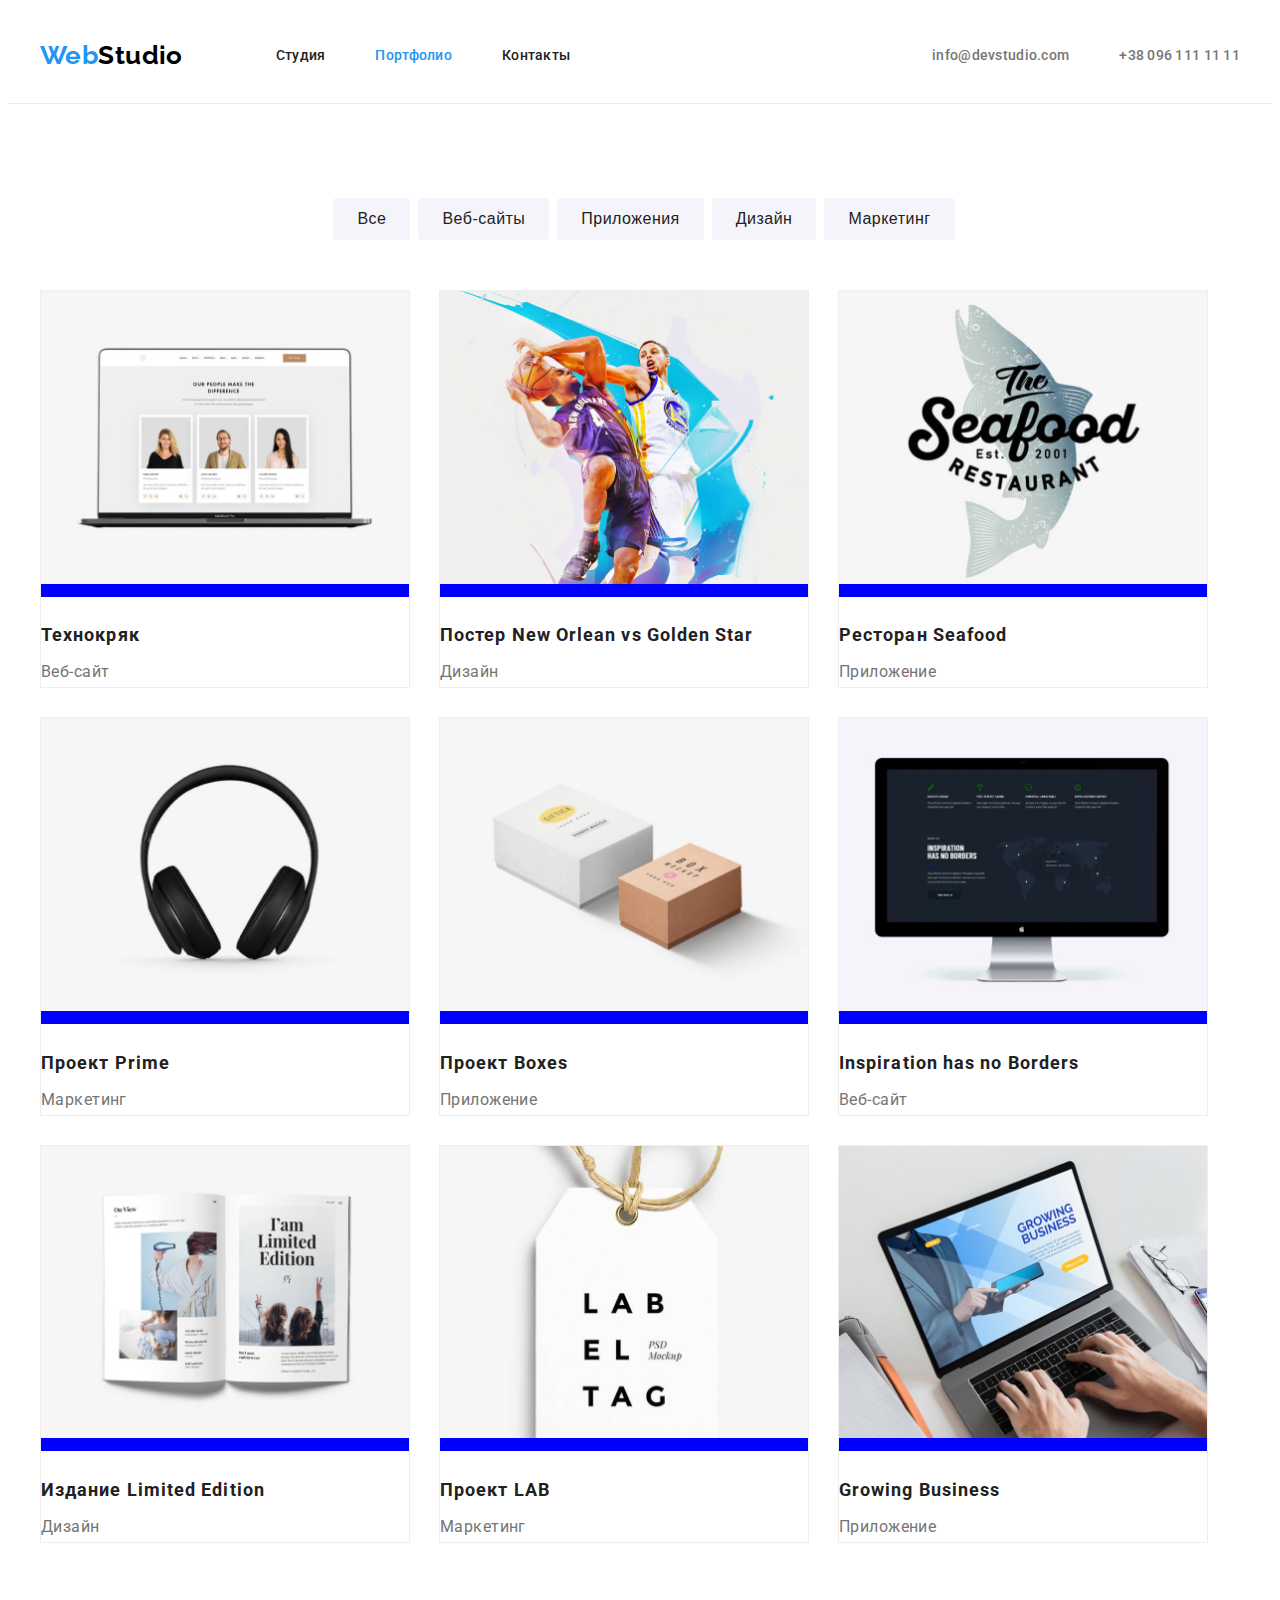
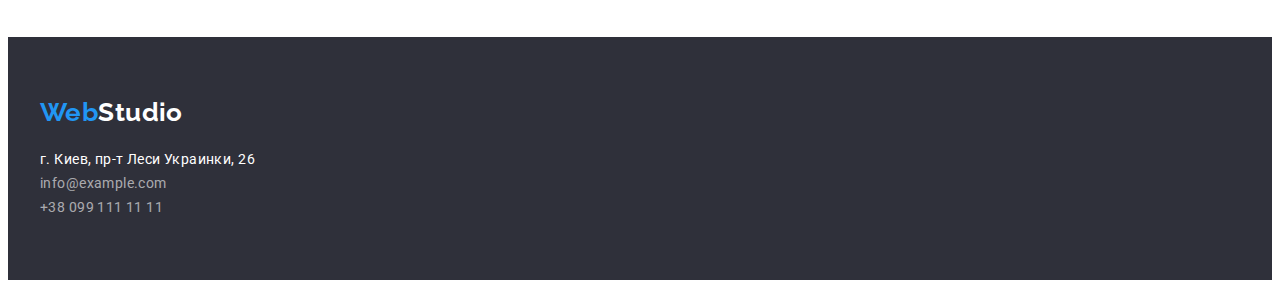
==== commit 4b8a1acb: "Добавляет верхний и нижний паддинг в Header" ====
--- a/portfolio.html
+++ b/portfolio.html
@@ -22,7 +22,7 @@
     <!--Шапка сайта-->
     <header>
       <!--Основная навигация сайта-->
-      <div class="container">
+      <div class="container nav-container">
         <nav class="main-nav">
           <a href="./index.html" class="logo">
             <span class="logo-start">Web</span
--- a/css/styles.css
+++ b/css/styles.css
@@ -92,6 +92,11 @@
 }
 
 /* Навигация сайта*/
+.nav-container {
+  padding-top: 32px;
+  padding-bottom: 32px;
+}
+
 .nav-site,
 .contact {
   display: flex;
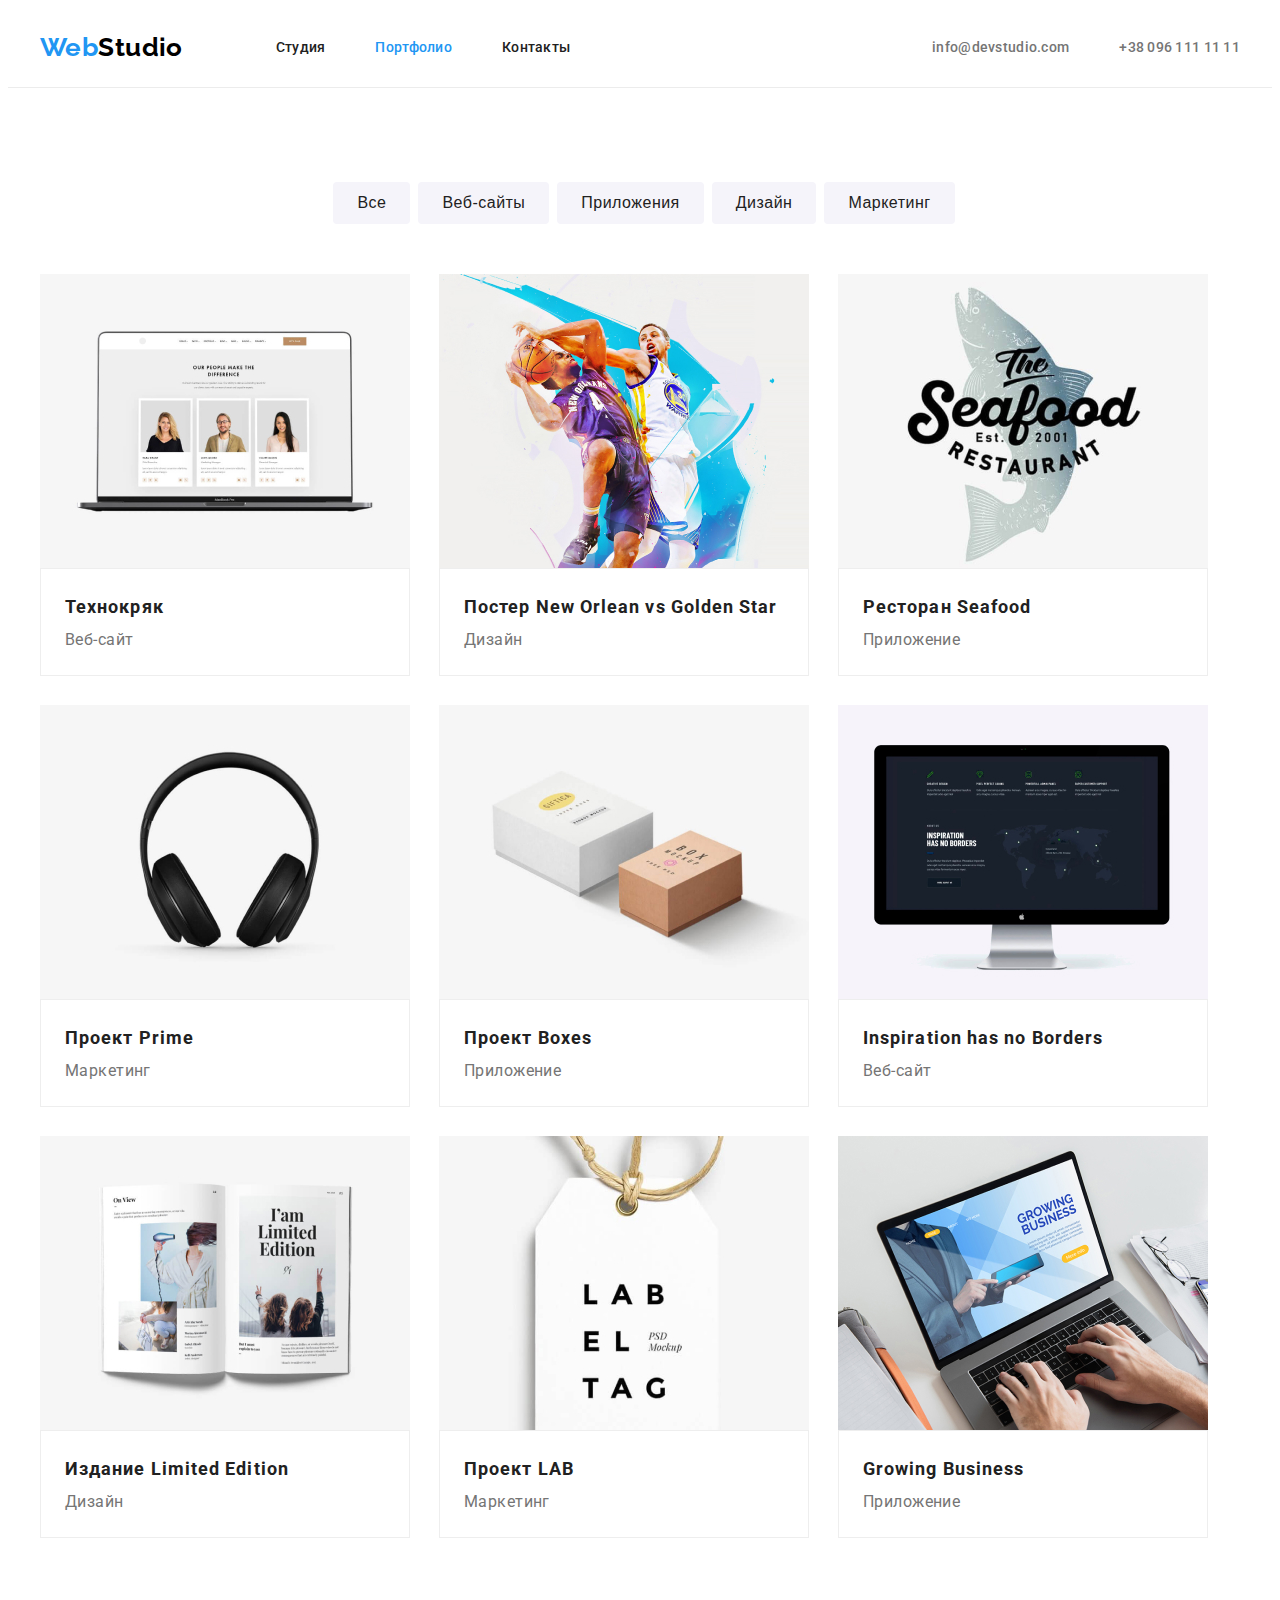
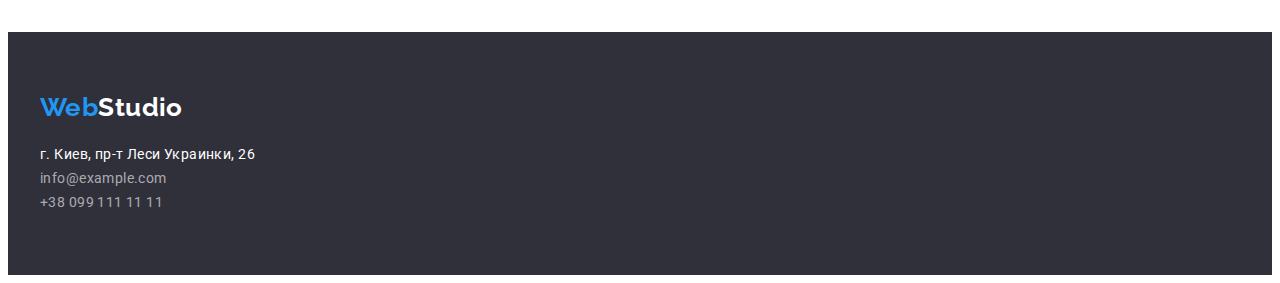
==== commit 178b4cab: "Исправляет замечания ментора" ====
--- a/portfolio.html
+++ b/portfolio.html
@@ -82,96 +82,131 @@
             <li class="project-item">
               <a href="#" class="project-link">
                 <img
+                  class="card-image"
                   src="./images/laptop.jpg"
                   alt="Экран ноутбука с открытой страницей веб-сайта"
-                  width="368"
-                />
-                <h2 class="project-title list">Технокряк</h2>
-                <p class="project-text">Веб-сайт</p>
-              </a>
-            </li>
-            <li class="project-item">
-              <a href="#" class="project-link">
-                <img
+                  width="370"
+                />
+                <div class="project-list">
+                  <h2 class="project-title list">Технокряк</h2>
+                  <p class="project-text">Веб-сайт</p>
+                </div>
+              </a>
+            </li>
+            <li class="project-item">
+              <a href="#" class="project-link">
+                <img
+                  class="card-image"
                   src="./images/poster.jpg"
                   alt="Постер двух баскетболистов из команды Новый Орлеан и Золотая Звезда"
-                  width="368"
-                />
-                <h2 class="project-title list">
-                  Постер New Orlean vs Golden Star
-                </h2>
-                <p class="project-text">Дизайн</p>
-              </a>
-            </li>
-            <li class="project-item">
-              <a href="#" class="project-link">
-                <img
+                  width="370"
+                />
+                <div class="project-list">
+                  <h2 class="project-title list">
+                    Постер New Orlean vs Golden Star
+                  </h2>
+                  <p class="project-text">Дизайн</p>
+                </div>
+              </a>
+            </li>
+            <li class="project-item">
+              <a href="#" class="project-link">
+                <img
+                  class="card-image"
                   src="./images/logo-of-restaurent.jpg"
                   alt="Логотип ресторана SeaFood"
-                  width="368"
-                />
-                <h2 class="project-title list">Ресторан Seafood</h2>
-                <p class="project-text">Приложение</p>
-              </a>
-            </li>
-            <li class="project-item">
-              <a href="#" class="project-link">
-                <img
+                  width="370"
+                />
+                <div class="project-list">
+                  <h2 class="project-title list">Ресторан Seafood</h2>
+                  <p class="project-text">Приложение</p>
+                </div>
+              </a>
+            </li>
+            <li class="project-item">
+              <a href="#" class="project-link">
+                <img
+                  class="card-image"
                   src="./images/headphones.jpg"
                   alt="Беспроводные наушники"
-                  width="368"
-                />
-                <h2 class="project-title list">Проект Prime</h2>
-                <p class="project-text">Маркетинг</p>
-              </a>
-            </li>
-            <li class="project-item">
-              <a href="#" class="project-link">
-                <img src="./images/boxes.jpg" alt="Две коробки" width="368" />
-                <h2 class="project-title list">Проект Boxes</h2>
-                <p class="project-text">Приложение</p>
-              </a>
-            </li>
-            <li class="project-item">
-              <a href="#" class="project-link">
-                <img
+                  width="370"
+                />
+                <div class="project-list">
+                  <h2 class="project-title list">Проект Prime</h2>
+                  <p class="project-text">Маркетинг</p>
+                </div>
+              </a>
+            </li>
+            <li class="project-item">
+              <a href="#" class="project-link">
+                <img
+                  class="card-image"
+                  src="./images/boxes.jpg"
+                  alt="Две коробки"
+                  width="370"
+                />
+                <div class="project-list">
+                  <h2 class="project-title list">Проект Boxes</h2>
+                  <p class="project-text">Приложение</p>
+                </div>
+              </a>
+            </li>
+            <li class="project-item">
+              <a href="#" class="project-link">
+                <img
+                  class="card-image"
                   src="./images/monitor.jpg"
                   alt="Монитор с открытой страницей веб-сайта"
-                  width="368"
-                />
-                <h2 lang="en" class="project-title list">
-                  Inspiration has no Borders
-                </h2>
-                <p class="project-text">Веб-сайт</p>
+                  width="370"
+                />
+                <div class="project-list">
+                  <h2 lang="en" class="project-title list">
+                    Inspiration has no Borders
+                  </h2>
+                  <p class="project-text">Веб-сайт</p>
+                </div>
               </a>
             </li>
             <li class="project-item">
               <a href="#" class="project-link list">
                 <img
+                  class="card-image"
                   src="./images/journal.jpg"
                   alt="Открытая страница издания с надписью Я-ограниченный выпуск"
-                  width="368"
-                />
-                <h2 class="project-title">Издание Limited Edition</h2>
-                <p class="project-text">Дизайн</p>
-              </a>
-            </li>
-            <li class="project-item">
-              <a href="#" class="project-link">
-                <img src="./images/label.jpg" alt="Ярлык тег" width="368" />
-                <h2 class="project-title list">Проект LAB</h2>
-                <p class="project-text">Маркетинг</p>
-              </a>
-            </li>
-            <li class="project-item">
-              <a href="#" class="project-link">
-                <img
+                  width="370"
+                />
+                <div class="project-list">
+                  <h2 class="project-title list">Издание Limited Edition</h2>
+                  <p class="project-text">Дизайн</p>
+                </div>
+              </a>
+            </li>
+            <li class="project-item">
+              <a href="#" class="project-link">
+                <img
+                  class="card-image"
+                  src="./images/label.jpg"
+                  alt="Ярлык тег"
+                  width="370"
+                />
+                <div class="project-list">
+                  <h2 class="project-title list">Проект LAB</h2>
+                  <p class="project-text">Маркетинг</p>
+                </div>
+              </a>
+            </li>
+            <li class="project-item">
+              <a href="#" class="project-link">
+                <img
+                  class="card-image"
                   src="./images/project.jpg"
                   alt="Работающий человек за ноутбуком с открытой страницей приложения Растущий бизнес"
-                  width="368"
-                />
-                <h2 lang="en" class="project-title list">Growing Business</h2>
-                <p class="project-text">Приложение</p>
+                  width="370"
+                />
+                <div class="project-list">
+                  <h2 lang="en" class="project-title list">Growing Business</h2>
+                  <p class="project-text">Приложение</p>
+                </div>
               </a>
             </li>
           </ul>
--- a/css/styles.css
+++ b/css/styles.css
@@ -93,12 +93,13 @@
 
 /* Навигация сайта*/
 .nav-container {
-  padding-top: 32px;
-  padding-bottom: 32px;
+  padding-top: 24px;
+  padding-bottom: 24px;
 }
 
 .nav-site,
-.contact {
+.contact,
+.features-info {
   display: flex;
 }
 
@@ -140,13 +141,12 @@
 
 /*Герой*/
 .main-box {
-  margin-bottom: 94px;
-
+  padding-top: 200px;
+  padding-bottom: 200px;
   background-color: var(--accent-background-color);
 }
 
 .main-container {
-  padding: 200px 252px;
   text-align: center;
 }
 
@@ -168,12 +168,11 @@
 }
 
 /* Особенности */
-.features {
-  margin-bottom: 94px;
-}
-
-.features-info {
-  display: flex;
+.features,
+.team,
+.project {
+  padding-top: 94px;
+  padding-bottom: 94px;
 }
 
 .features-info .item + .item {
@@ -207,9 +206,17 @@
   text-align: center;
 }
 
+.card-image {
+  display: block;
+  margin: 0;
+}
+
+.direct {
+  padding-bottom: 94px;
+}
+
 .direct-info {
   display: flex;
-  margin-bottom: 94px;
   justify-content: space-between;
 }
 
@@ -222,16 +229,10 @@
   display: flex;
 }
 
-.subtitle-team {
-  padding-top: 94px;
-}
-
 .team-info {
   display: flex;
   margin-right: 30px;
-  margin-bottom: 141px;
   background-color: var(--primary-background-color);
-  border: transparent;
 }
 
 .team-name,
@@ -250,20 +251,22 @@
 }
 
 .team-name {
-  padding-top: 20px;
+  padding-top: 30px;
   padding-bottom: 10px;
   font-weight: var(--primary-font-weight);
 }
 
 .team-text {
+  padding-bottom: 30px;
+
   color: var(--secondary-text-color);
 }
 
 /*Главная страница Портфолио*/
 .btn-filter {
   display: flex;
-  margin-top: 94px;
-  margin-bottom: 50px;
+  padding-bottom: 16px;
+  margin-bottom: 34px;
   justify-content: center;
 }
 
@@ -273,18 +276,10 @@
   margin-left: 8px;
 }
 
-.project-item img {
-  margin-bottom: 10px;
-}
-
-.project {
-  margin-bottom: 94px;
-}
-
 .project-info {
   display: flex;
   flex-wrap: wrap;
-  flex-basis: calc((100%-58px) / 3);
+  flex-basis: calc((100%-60px) / 3);
 
   background-color: var(--primary-background-color);
 }
@@ -292,21 +287,21 @@
 .project-item {
   margin-right: 29px;
   margin-bottom: 29px;
-  border: 1px solid #eeeeee;
 }
 
 .project-item:nth-child(3n) {
   margin-right: 0;
 }
+.project-list {
+  padding: 20px 24px;
+  border: 1px solid #eeeeee;
+}
 
 .project-item:nth-last-child(-n + 3) {
   margin-bottom: 0;
 }
 
 .project-title {
-  margin-top: 20px;
-  margin-bottom: 4px;
-
   font-size: 18px;
   line-height: 2;
   letter-spacing: 0.06em;
@@ -317,10 +312,6 @@
   font-size: var(--secondary-font-size);
   line-height: 1.87;
   color: var(--secondary-text-color);
-}
-
-.project-link {
-  background-color: blue;
 }
 
 /* Подвал сайта */
